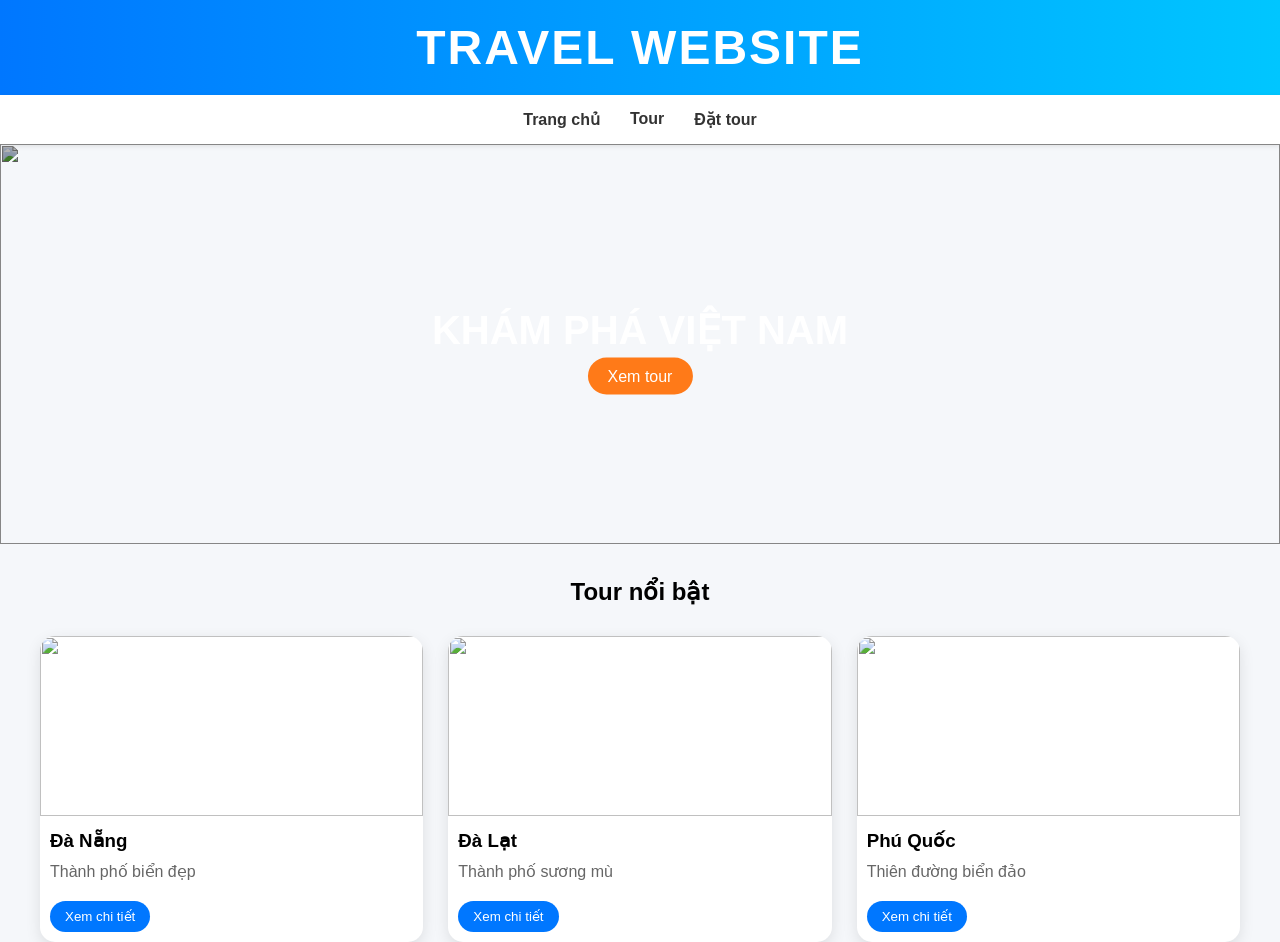
==== index.html @ 598cfe9a "mini project travel website" ====
<!DOCTYPE html>
<html lang="vi">
<head>
    <meta charset="UTF-8">
    <title>Travel Website</title>
    <link rel="stylesheet" href="css/style.css">
</head>
<body>

<header>
    <h1>TRAVEL WEBSITE</h1>
</header>

<nav>
    <a href="index.html">Trang chủ</a>
    <a href="tour.html">Tour</a>
    <a href="booking.html">Đặt tour</a>
</nav>

<div class="banner">
    <img src="https://picsum.photos/1200/400">
    <div class="banner-text">
        <h2>KHÁM PHÁ VIỆT NAM</h2>
        <a href="tour.html" class="btn">Xem tour</a>
    </div>
</div>
<h2 class="title">Tour nổi bật</h2>

<div class="card-container">
    <div class="card">
        <img src="https://picsum.photos/300/200">
        <h3>Đà Nẵng</h3>
        <p>Thành phố biển đẹp</p>
        <button>Xem chi tiết</button>
    </div>

    <div class="card">
        <img src="https://picsum.photos/300/200">
        <h3>Đà Lạt</h3>
        <p>Thành phố sương mù</p>
        <button>Xem chi tiết</button>
    </div>

    <div class="card">
        <img src="https://picsum.photos/300/200">
        <h3>Phú Quốc</h3>
        <p>Thiên đường biển đảo</p>
        <button>Xem chi tiết</button>
    </div>
</div>

</body>
</html>
---- css/style.css ----
/* RESET */
* {
    margin: 0;
    padding: 0;
    box-sizing: border-box;
}

body {
    font-family: 'Segoe UI', sans-serif;
    background: #f5f7fa;
}

/* HEADER */
header {
    background: linear-gradient(90deg, #0077ff, #00c6ff);
    color: white;
    text-align: center;
    padding: 20px;
    font-size: 24px;
    letter-spacing: 2px;
}

/* NAVBAR */
nav {
    display: flex;
    justify-content: center;
    background: white;
    padding: 15px;
    box-shadow: 0 2px 5px rgba(0,0,0,0.1);
}

nav a {
    margin: 0 15px;
    text-decoration: none;
    color: #333;
    font-weight: bold;
    position: relative;
}

/* hover underline animation */
nav a::after {
    content: "";
    position: absolute;
    width: 0%;
    height: 2px;
    background: #0077ff;
    left: 0;
    bottom: -5px;
    transition: 0.3s;
}

nav a:hover::after {
    width: 100%;
}

/* BANNER */
.banner {
    position: relative;
    overflow: hidden;
}

.banner img {
    width: 100%;
    height: 400px;
    object-fit: cover;
    filter: brightness(70%);
}

.banner-text {
    position: absolute;
    top: 50%;
    left: 50%;
    transform: translate(-50%, -50%);
    color: white;
    text-align: center;
    animation: fadeIn 2s ease;
}

.banner-text h2 {
    font-size: 40px;
    margin-bottom: 15px;
}

/* BUTTON */
.btn {
    background: #ff7a18;
    color: white;
    padding: 10px 20px;
    border-radius: 25px;
    text-decoration: none;
    transition: 0.3s;
}

.btn:hover {
    background: #ff3d00;
    transform: scale(1.1);
}

/* TITLE */
.title {
    text-align: center;
    margin: 30px 0;
}

/* CARD LAYOUT */
.card-container {
    display: grid;
    grid-template-columns: repeat(auto-fit, minmax(250px, 1fr));
    gap: 25px;
    padding: 0 40px;
}

/* CARD */
.card {
    background: white;
    border-radius: 15px;
    overflow: hidden;
    box-shadow: 0 5px 15px rgba(0,0,0,0.1);
    transition: 0.3s;
}

.card img {
    width: 100%;
    height: 180px;
    object-fit: cover;
}

.card h3 {
    margin: 10px;
}

.card p {
    margin: 0 10px 10px;
    color: #666;
}

/* hover card animation */
.card:hover {
    transform: translateY(-10px);
    box-shadow: 0 10px 25px rgba(0,0,0,0.2);
}

/* BUTTON */
button {
    margin: 10px;
    padding: 8px 15px;
    border: none;
    border-radius: 20px;
    background: #0077ff;
    color: white;
    cursor: pointer;
    transition: 0.3s;
}

button:hover {
    background: #0056cc;
    transform: scale(1.05);
}

/* FORM */
form {
    width: 350px;
    margin: 30px auto;
    background: white;
    padding: 20px;
    border-radius: 10px;
    box-shadow: 0 5px 15px rgba(0,0,0,0.1);
}

form input, form select, form textarea {
    width: 100%;
    padding: 10px;
    margin: 10px 0;
    border-radius: 5px;
    border: 1px solid #ccc;
}

/* ANIMATION */
@keyframes fadeIn {
    from {opacity: 0; transform: translate(-50%, -60%);}
    to {opacity: 1; transform: translate(-50%, -50%);}
}
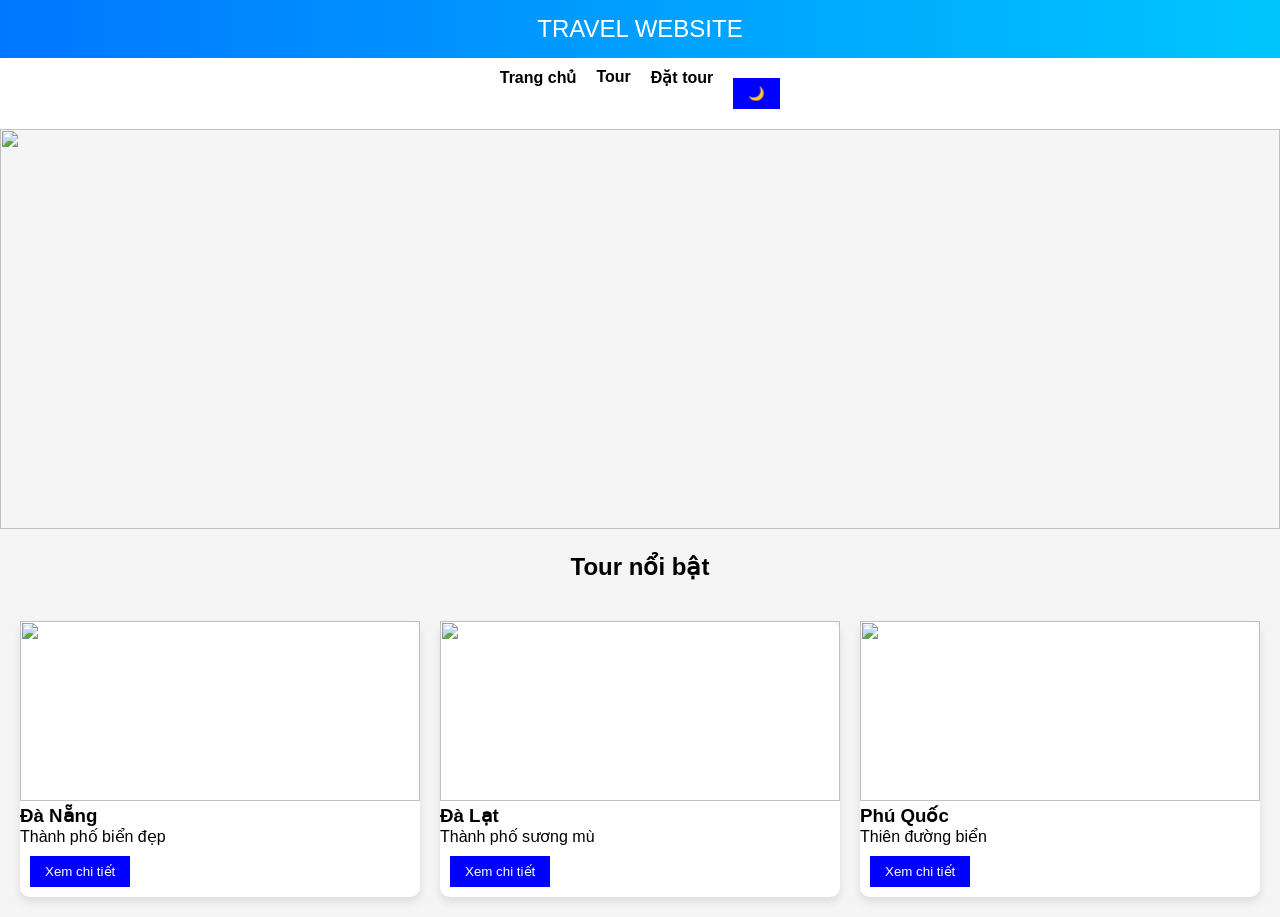
==== commit 624869ae: "level 2 travel website" ====
--- a/index.html
+++ b/index.html
@@ -1,53 +1,63 @@
 <!DOCTYPE html>
 <html lang="vi">
 <head>
-    <meta charset="UTF-8">
-    <title>Travel Website</title>
-    <link rel="stylesheet" href="css/style.css">
+<meta charset="UTF-8">
+<title>Travel Website</title>
+<link rel="stylesheet" href="css/style.css">
 </head>
+
 <body>
 
-<header>
-    <h1>TRAVEL WEBSITE</h1>
-</header>
+<header>TRAVEL WEBSITE</header>
 
 <nav>
     <a href="index.html">Trang chủ</a>
     <a href="tour.html">Tour</a>
     <a href="booking.html">Đặt tour</a>
+    <button onclick="toggleDark()">🌙</button>
 </nav>
 
-<div class="banner">
-    <img src="https://picsum.photos/1200/400">
-    <div class="banner-text">
-        <h2>KHÁM PHÁ VIỆT NAM</h2>
-        <a href="tour.html" class="btn">Xem tour</a>
-    </div>
+<!-- SLIDER -->
+<div class="slider">
+    <img id="slide" src="https://images.unsplash.com/photo-1583417319070-4a69db38a482">
 </div>
+
 <h2 class="title">Tour nổi bật</h2>
 
 <div class="card-container">
+
     <div class="card">
-        <img src="https://picsum.photos/300/200">
+        <img src="https://images.unsplash.com/photo-1583417319070-4a69db38a482">
         <h3>Đà Nẵng</h3>
         <p>Thành phố biển đẹp</p>
-        <button>Xem chi tiết</button>
+        <button onclick="chonTour('Đà Nẵng')">Xem chi tiết</button>
     </div>
 
     <div class="card">
-        <img src="https://picsum.photos/300/200">
+        <img src="https://images.unsplash.com/photo-1597047084897-51e81819a499">
         <h3>Đà Lạt</h3>
         <p>Thành phố sương mù</p>
-        <button>Xem chi tiết</button>
+        <button onclick="chonTour('Đà Lạt')">Xem chi tiết</button>
     </div>
 
     <div class="card">
-        <img src="https://picsum.photos/300/200">
+        <img src="https://images.unsplash.com/photo-1573843981267-be1999ff37cd">
         <h3>Phú Quốc</h3>
-        <p>Thiên đường biển đảo</p>
-        <button>Xem chi tiết</button>
+        <p>Thiên đường biển</p>
+        <button onclick="chonTour('Phú Quốc')">Xem chi tiết</button>
+    </div>
+
+</div>
+
+<!-- POPUP -->
+<div id="popup" class="popup">
+    <div class="popup-content">
+        <p id="popup-text"></p>
+        <button onclick="dongPopup()">Đóng</button>
     </div>
 </div>
 
+<script src="js/script.js"></script>
+
 </body>
 </html>
--- a/css/style.css
+++ b/css/style.css
@@ -1,182 +1,105 @@
-/* RESET */
-* {
-    margin: 0;
-    padding: 0;
-    box-sizing: border-box;
+*{margin:0;padding:0;box-sizing:border-box;}
+
+body{font-family:Arial;background:#f5f5f5;}
+
+header{
+background:linear-gradient(90deg,#0077ff,#00c6ff);
+color:white;
+text-align:center;
+padding:15px;
+font-size:24px;
 }
 
-body {
-    font-family: 'Segoe UI', sans-serif;
-    background: #f5f7fa;
+nav{
+display:flex;
+justify-content:center;
+background:white;
+padding:10px;
 }
 
-/* HEADER */
-header {
-    background: linear-gradient(90deg, #0077ff, #00c6ff);
-    color: white;
-    text-align: center;
-    padding: 20px;
-    font-size: 24px;
-    letter-spacing: 2px;
+nav a{
+margin:0 10px;
+text-decoration:none;
+color:black;
+font-weight:bold;
 }
 
-/* NAVBAR */
-nav {
-    display: flex;
-    justify-content: center;
-    background: white;
-    padding: 15px;
-    box-shadow: 0 2px 5px rgba(0,0,0,0.1);
+nav a:hover{color:red;}
+
+.slider img{
+width:100%;
+height:400px;
+object-fit:cover;
 }
 
-nav a {
-    margin: 0 15px;
-    text-decoration: none;
-    color: #333;
-    font-weight: bold;
-    position: relative;
+.title{text-align:center;margin:20px;}
+
+.card-container{
+display:grid;
+grid-template-columns:repeat(auto-fit,minmax(250px,1fr));
+gap:20px;
+padding:20px;
 }
 
-/* hover underline animation */
-nav a::after {
-    content: "";
-    position: absolute;
-    width: 0%;
-    height: 2px;
-    background: #0077ff;
-    left: 0;
-    bottom: -5px;
-    transition: 0.3s;
+.card{
+background:white;
+border-radius:10px;
+box-shadow:0 5px 10px rgba(0,0,0,0.1);
+transition:0.3s;
 }
 
-nav a:hover::after {
-    width: 100%;
+.card img{
+width:100%;
+height:180px;
+object-fit:cover;
 }
 
-/* BANNER */
-.banner {
-    position: relative;
-    overflow: hidden;
+.card:hover{
+transform:translateY(-10px);
 }
 
-.banner img {
-    width: 100%;
-    height: 400px;
-    object-fit: cover;
-    filter: brightness(70%);
+button{
+margin:10px;
+padding:8px 15px;
+background:blue;
+color:white;
+border:none;
+cursor:pointer;
 }
 
-.banner-text {
-    position: absolute;
-    top: 50%;
-    left: 50%;
-    transform: translate(-50%, -50%);
-    color: white;
-    text-align: center;
-    animation: fadeIn 2s ease;
+button:hover{background:darkblue;}
+
+form{
+width:300px;
+margin:30px auto;
+background:white;
+padding:20px;
+border-radius:10px;
 }
 
-.banner-text h2 {
-    font-size: 40px;
-    margin-bottom: 15px;
+form input,form select,form textarea{
+width:100%;
+margin:10px 0;
+padding:8px;
 }
 
-/* BUTTON */
-.btn {
-    background: #ff7a18;
-    color: white;
-    padding: 10px 20px;
-    border-radius: 25px;
-    text-decoration: none;
-    transition: 0.3s;
+/* popup */
+.popup{
+display:none;
+position:fixed;
+top:0;left:0;
+width:100%;height:100%;
+background:rgba(0,0,0,0.5);
 }
 
-.btn:hover {
-    background: #ff3d00;
-    transform: scale(1.1);
+.popup-content{
+background:white;
+padding:20px;
+margin:15% auto;
+width:300px;
+text-align:center;
 }
 
-/* TITLE */
-.title {
-    text-align: center;
-    margin: 30px 0;
-}
-
-/* CARD LAYOUT */
-.card-container {
-    display: grid;
-    grid-template-columns: repeat(auto-fit, minmax(250px, 1fr));
-    gap: 25px;
-    padding: 0 40px;
-}
-
-/* CARD */
-.card {
-    background: white;
-    border-radius: 15px;
-    overflow: hidden;
-    box-shadow: 0 5px 15px rgba(0,0,0,0.1);
-    transition: 0.3s;
-}
-
-.card img {
-    width: 100%;
-    height: 180px;
-    object-fit: cover;
-}
-
-.card h3 {
-    margin: 10px;
-}
-
-.card p {
-    margin: 0 10px 10px;
-    color: #666;
-}
-
-/* hover card animation */
-.card:hover {
-    transform: translateY(-10px);
-    box-shadow: 0 10px 25px rgba(0,0,0,0.2);
-}
-
-/* BUTTON */
-button {
-    margin: 10px;
-    padding: 8px 15px;
-    border: none;
-    border-radius: 20px;
-    background: #0077ff;
-    color: white;
-    cursor: pointer;
-    transition: 0.3s;
-}
-
-button:hover {
-    background: #0056cc;
-    transform: scale(1.05);
-}
-
-/* FORM */
-form {
-    width: 350px;
-    margin: 30px auto;
-    background: white;
-    padding: 20px;
-    border-radius: 10px;
-    box-shadow: 0 5px 15px rgba(0,0,0,0.1);
-}
-
-form input, form select, form textarea {
-    width: 100%;
-    padding: 10px;
-    margin: 10px 0;
-    border-radius: 5px;
-    border: 1px solid #ccc;
-}
-
-/* ANIMATION */
-@keyframes fadeIn {
-    from {opacity: 0; transform: translate(-50%, -60%);}
-    to {opacity: 1; transform: translate(-50%, -50%);}
-}+/* dark mode */
+.dark{background:#111;color:white;}
+.dark .card{background:#222;}
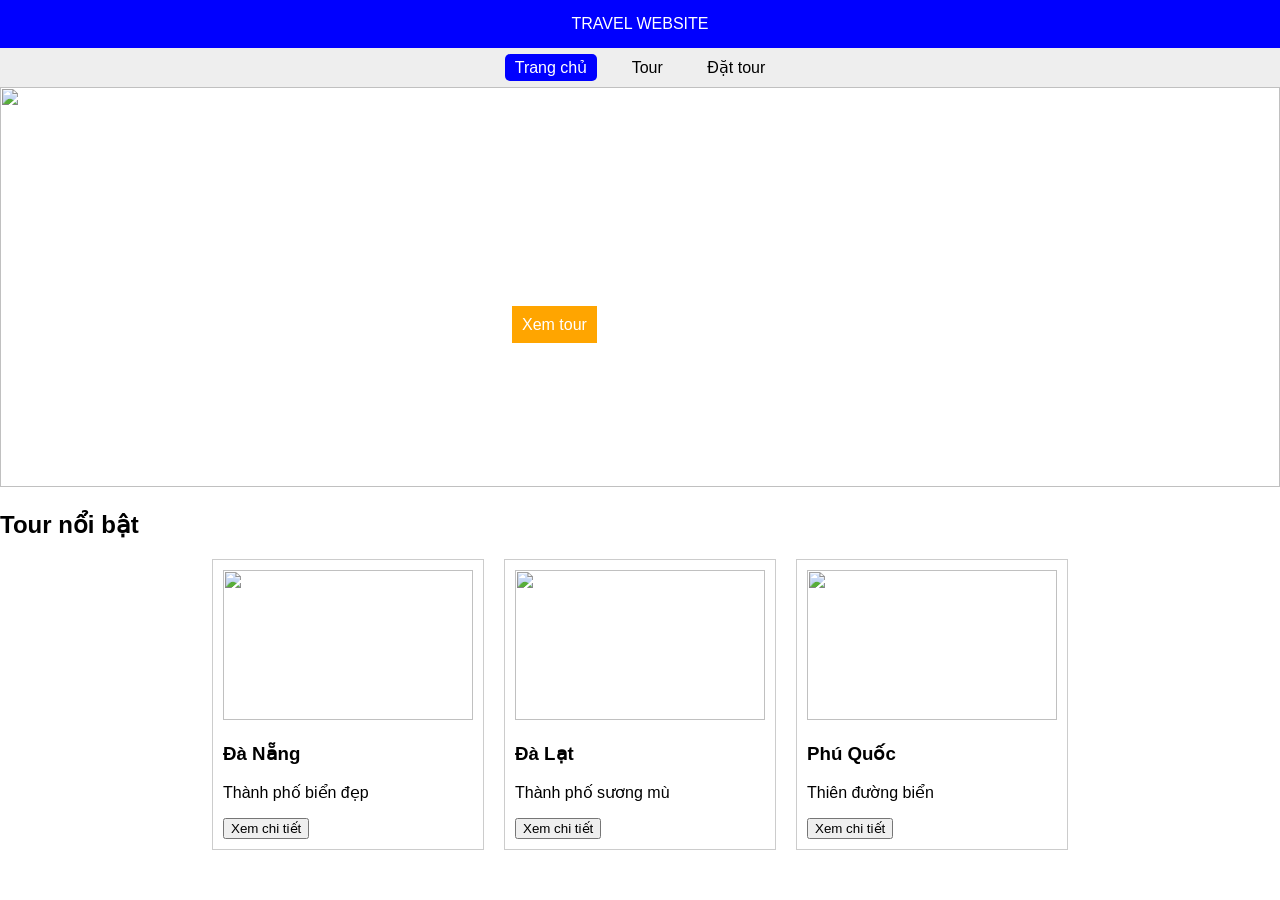
==== commit 8725f149: "level 1 travel website final" ====
--- a/index.html
+++ b/index.html
@@ -2,7 +2,7 @@
 <html lang="vi">
 <head>
 <meta charset="UTF-8">
-<title>Travel Website</title>
+<title>Trang chủ</title>
 <link rel="stylesheet" href="css/style.css">
 </head>
 
@@ -11,15 +11,18 @@
 <header>TRAVEL WEBSITE</header>
 
 <nav>
-    <a href="index.html">Trang chủ</a>
+    <a href="index.html" class="active">Trang chủ</a>
     <a href="tour.html">Tour</a>
     <a href="booking.html">Đặt tour</a>
-    <button onclick="toggleDark()">🌙</button>
 </nav>
 
-<!-- SLIDER -->
-<div class="slider">
-    <img id="slide" src="https://images.unsplash.com/photo-1583417319070-4a69db38a482">
+<!-- BANNER -->
+<div class="banner">
+    <img src="https://images.unsplash.com/photo-1583417319070-4a69db38a482">
+    <div class="banner-text">
+        <h2>KHÁM PHÁ VIỆT NAM</h2>
+        <a href="tour.html" class="btn">Xem tour</a>
+    </div>
 </div>
 
 <h2 class="title">Tour nổi bật</h2>
@@ -30,34 +33,24 @@
         <img src="https://images.unsplash.com/photo-1583417319070-4a69db38a482">
         <h3>Đà Nẵng</h3>
         <p>Thành phố biển đẹp</p>
-        <button onclick="chonTour('Đà Nẵng')">Xem chi tiết</button>
+        <button>Xem chi tiết</button>
     </div>
 
     <div class="card">
         <img src="https://images.unsplash.com/photo-1597047084897-51e81819a499">
         <h3>Đà Lạt</h3>
         <p>Thành phố sương mù</p>
-        <button onclick="chonTour('Đà Lạt')">Xem chi tiết</button>
+        <button>Xem chi tiết</button>
     </div>
 
     <div class="card">
         <img src="https://images.unsplash.com/photo-1573843981267-be1999ff37cd">
         <h3>Phú Quốc</h3>
         <p>Thiên đường biển</p>
-        <button onclick="chonTour('Phú Quốc')">Xem chi tiết</button>
+        <button>Xem chi tiết</button>
     </div>
 
 </div>
 
-<!-- POPUP -->
-<div id="popup" class="popup">
-    <div class="popup-content">
-        <p id="popup-text"></p>
-        <button onclick="dongPopup()">Đóng</button>
-    </div>
-</div>
-
-<script src="js/script.js"></script>
-
 </body>
 </html>
--- a/css/style.css
+++ b/css/style.css
@@ -1,105 +1,96 @@
-*{margin:0;padding:0;box-sizing:border-box;}
-
-body{font-family:Arial;background:#f5f5f5;}
+body{font-family:Arial;margin:0;}
 
 header{
-background:linear-gradient(90deg,#0077ff,#00c6ff);
+background:blue;
 color:white;
 text-align:center;
 padding:15px;
-font-size:24px;
 }
 
+/* MENU */
 nav{
-display:flex;
-justify-content:center;
-background:white;
+text-align:center;
+background:#eee;
 padding:10px;
 }
 
 nav a{
-margin:0 10px;
+margin:10px;
 text-decoration:none;
 color:black;
-font-weight:bold;
+padding:5px 10px;
 }
 
-nav a:hover{color:red;}
+/* hover */
+nav a:hover{
+background:lightblue;
+}
 
-.slider img{
+/* ACTIVE (quan trọng) */
+.active{
+background:blue;
+color:white;
+border-radius:5px;
+}
+
+/* BANNER */
+.banner{
+position:relative;
+}
+
+.banner img{
 width:100%;
 height:400px;
 object-fit:cover;
 }
 
-.title{text-align:center;margin:20px;}
+.banner-text{
+position:absolute;
+top:40%;
+left:40%;
+color:white;
+}
 
+/* BUTTON */
+.btn{
+background:orange;
+padding:10px;
+text-decoration:none;
+color:white;
+}
+
+/* CARD */
 .card-container{
-display:grid;
-grid-template-columns:repeat(auto-fit,minmax(250px,1fr));
+display:flex;
 gap:20px;
-padding:20px;
+justify-content:center;
+margin:20px;
 }
 
 .card{
-background:white;
-border-radius:10px;
-box-shadow:0 5px 10px rgba(0,0,0,0.1);
-transition:0.3s;
+border:1px solid #ccc;
+padding:10px;
+width:250px;
 }
 
 .card img{
 width:100%;
-height:180px;
+height:150px;
 object-fit:cover;
 }
 
 .card:hover{
-transform:translateY(-10px);
+background:#f0f0f0;
 }
 
-button{
-margin:10px;
-padding:8px 15px;
-background:blue;
-color:white;
-border:none;
-cursor:pointer;
-}
-
-button:hover{background:darkblue;}
-
+/* FORM */
 form{
 width:300px;
-margin:30px auto;
-background:white;
-padding:20px;
-border-radius:10px;
+margin:auto;
 }
 
 form input,form select,form textarea{
 width:100%;
 margin:10px 0;
 padding:8px;
-}
-
-/* popup */
-.popup{
-display:none;
-position:fixed;
-top:0;left:0;
-width:100%;height:100%;
-background:rgba(0,0,0,0.5);
-}
-
-.popup-content{
-background:white;
-padding:20px;
-margin:15% auto;
-width:300px;
-text-align:center;
-}
-
-/* dark mode */
-.dark{background:#111;color:white;}
-.dark .card{background:#222;}+}
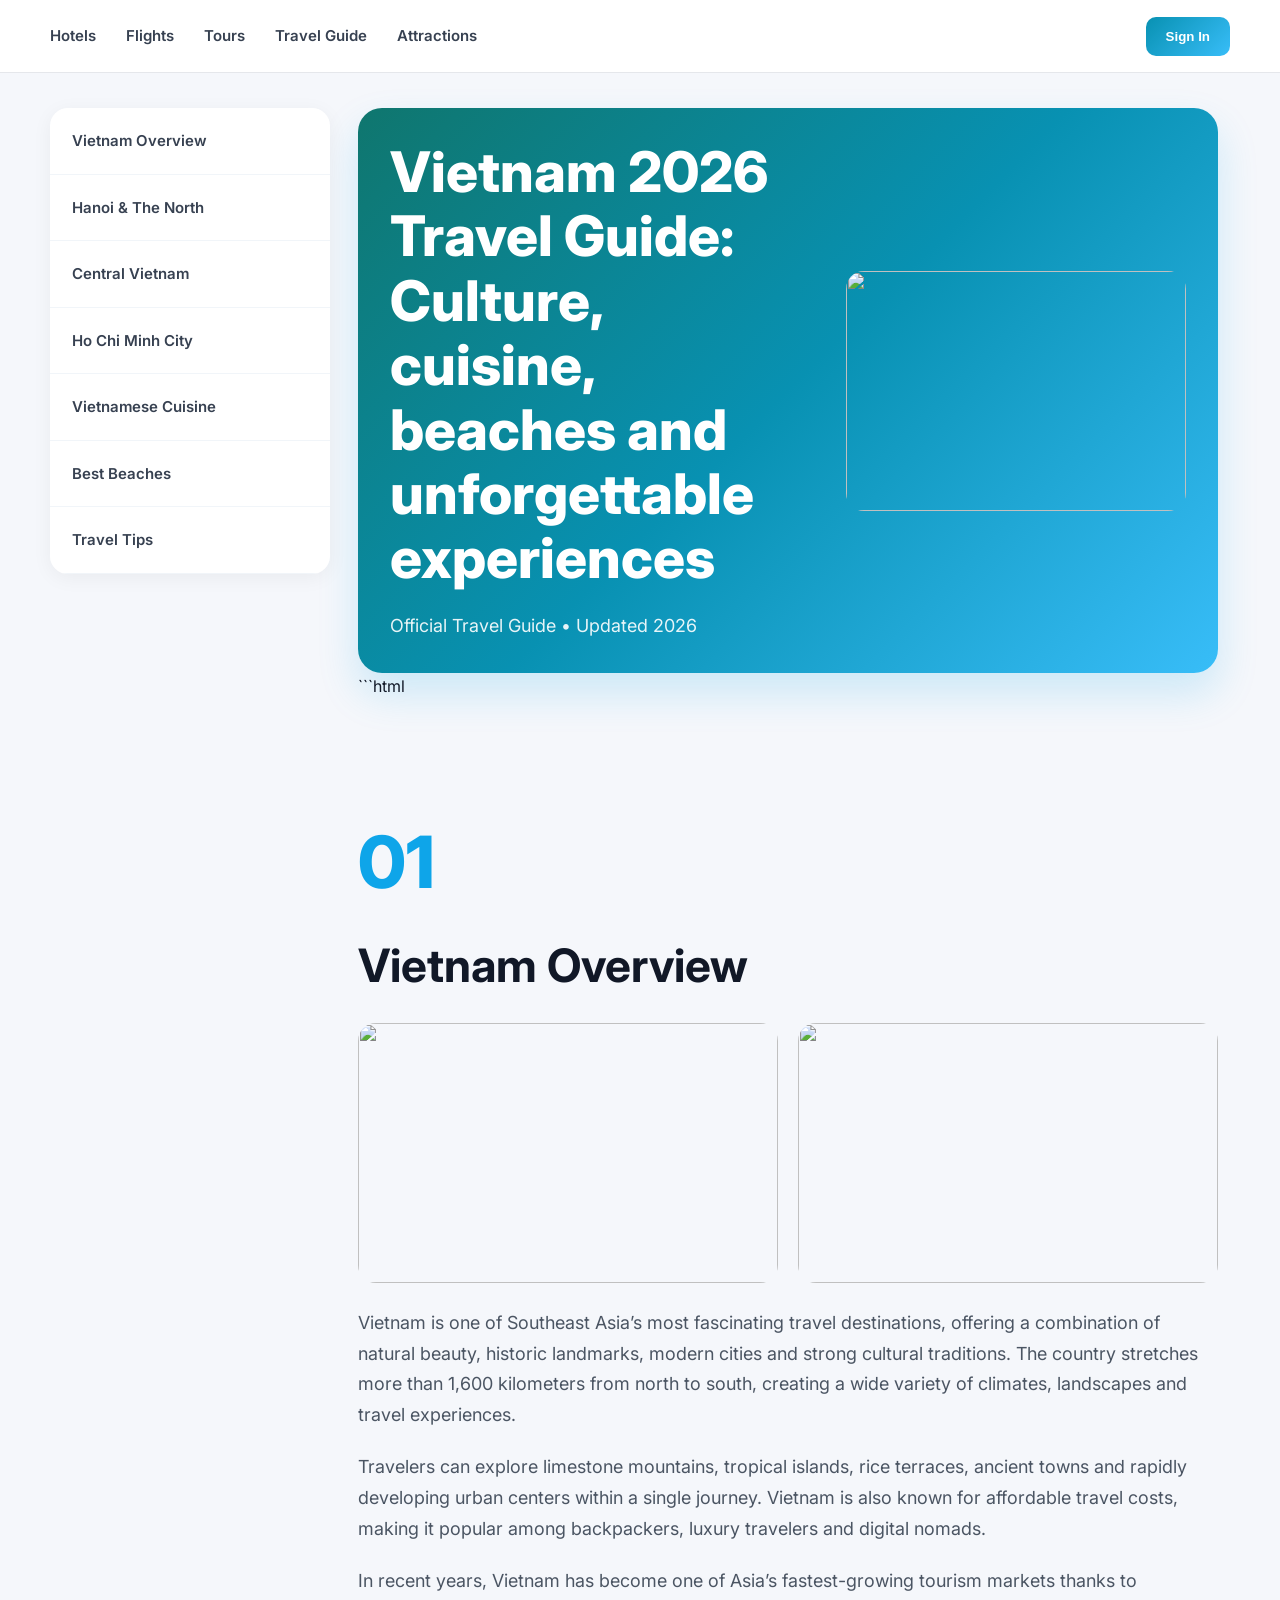
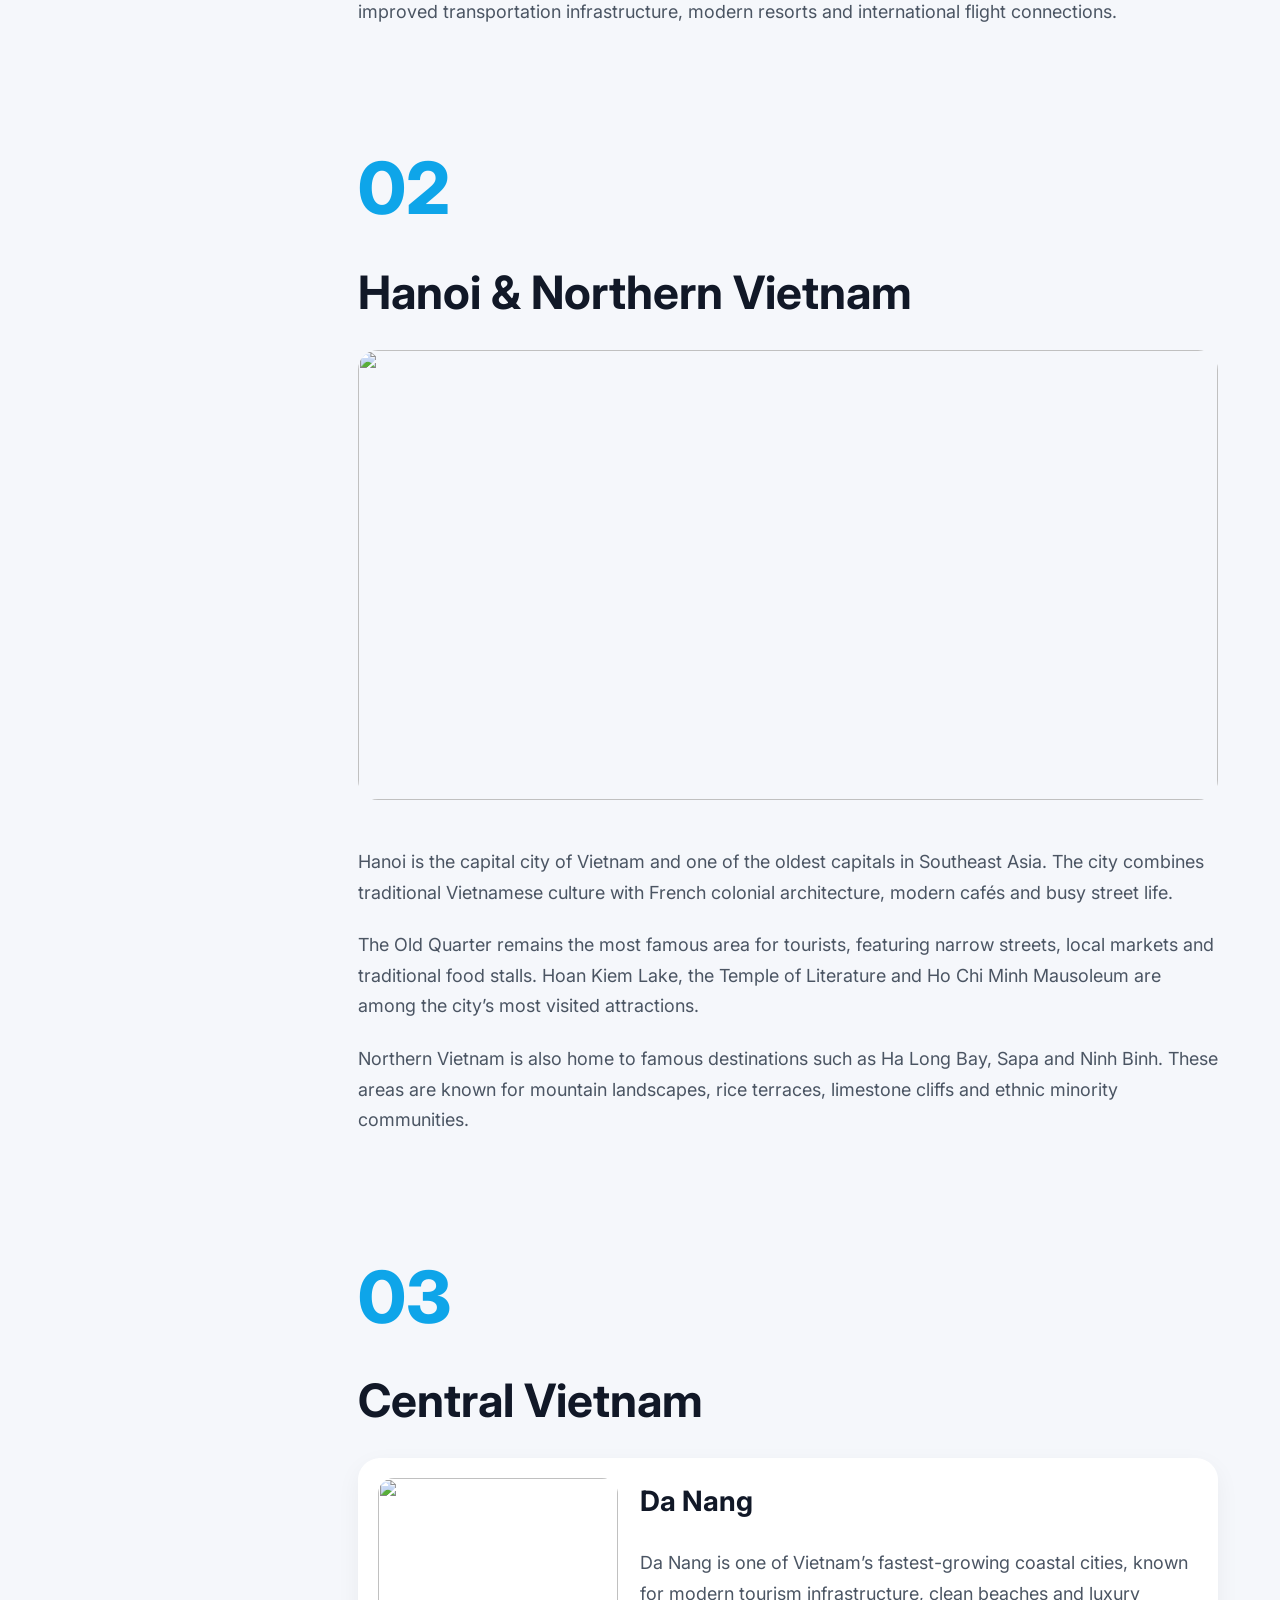
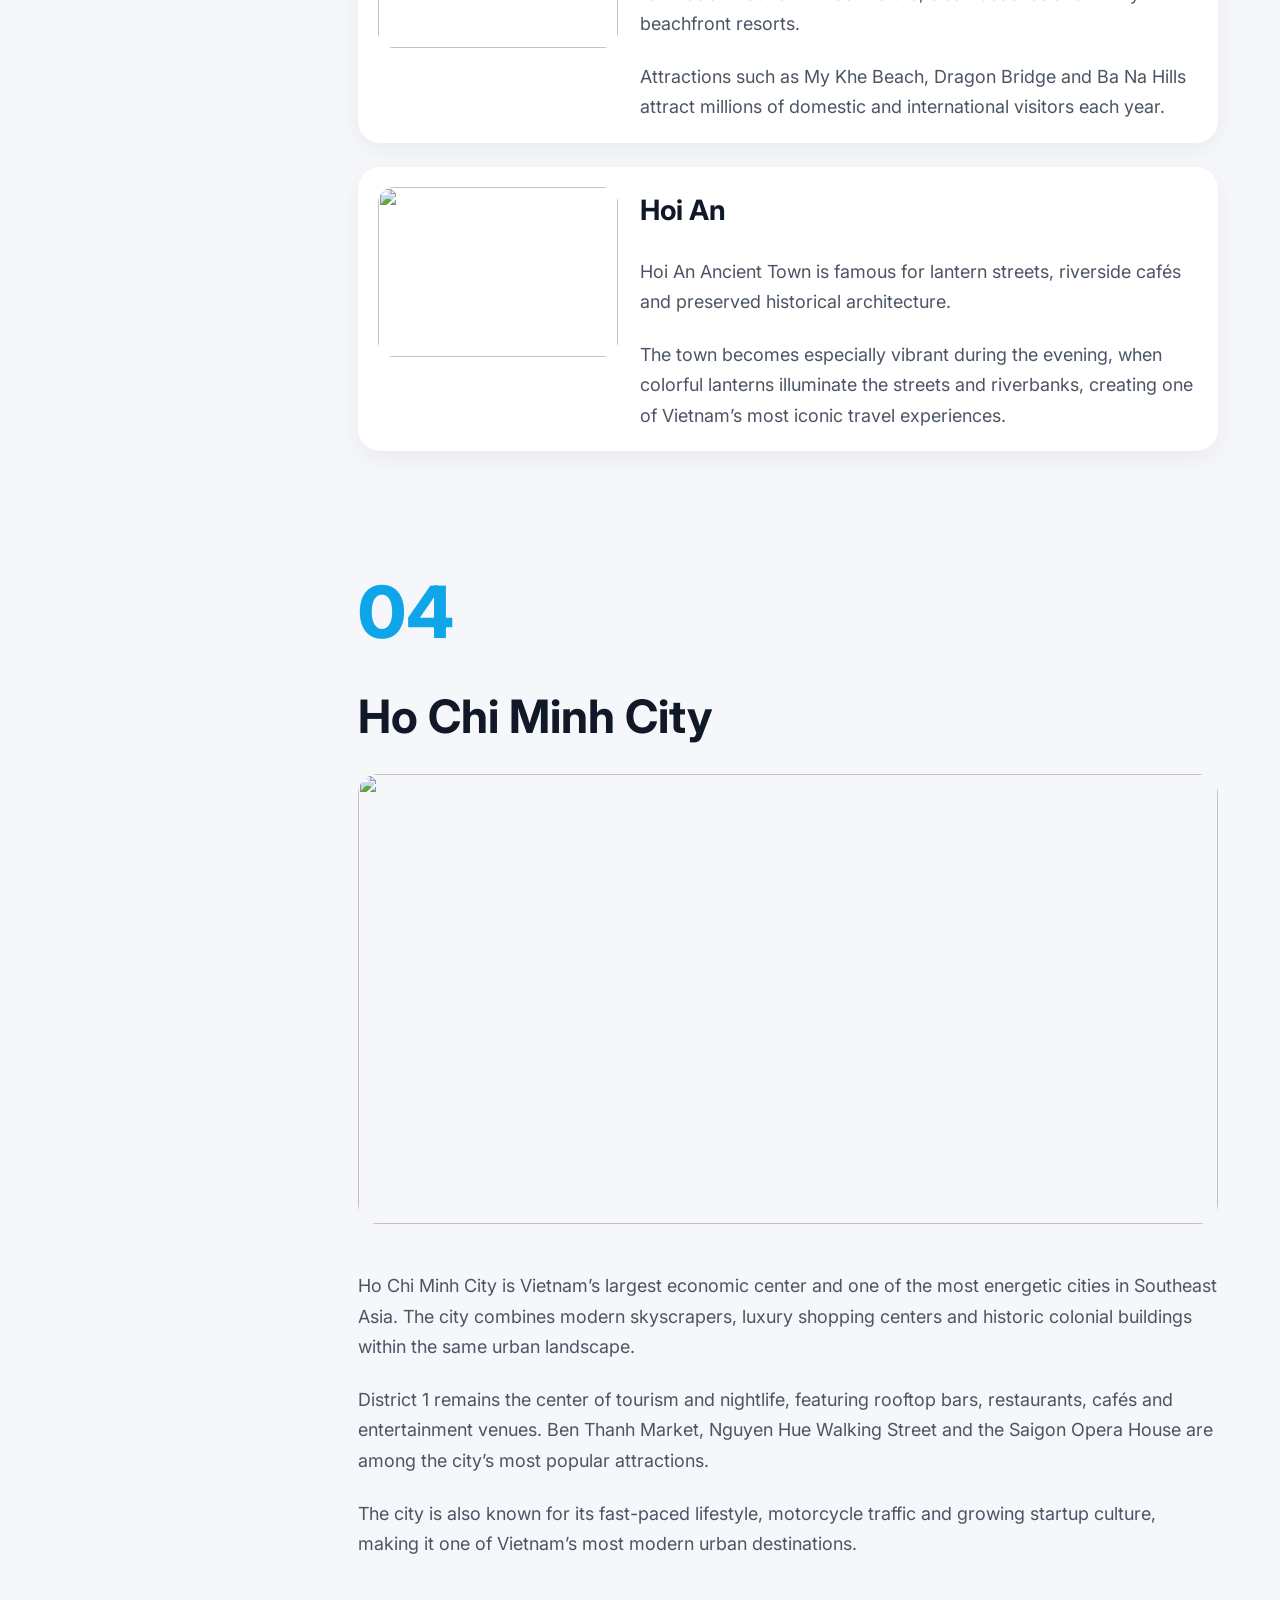
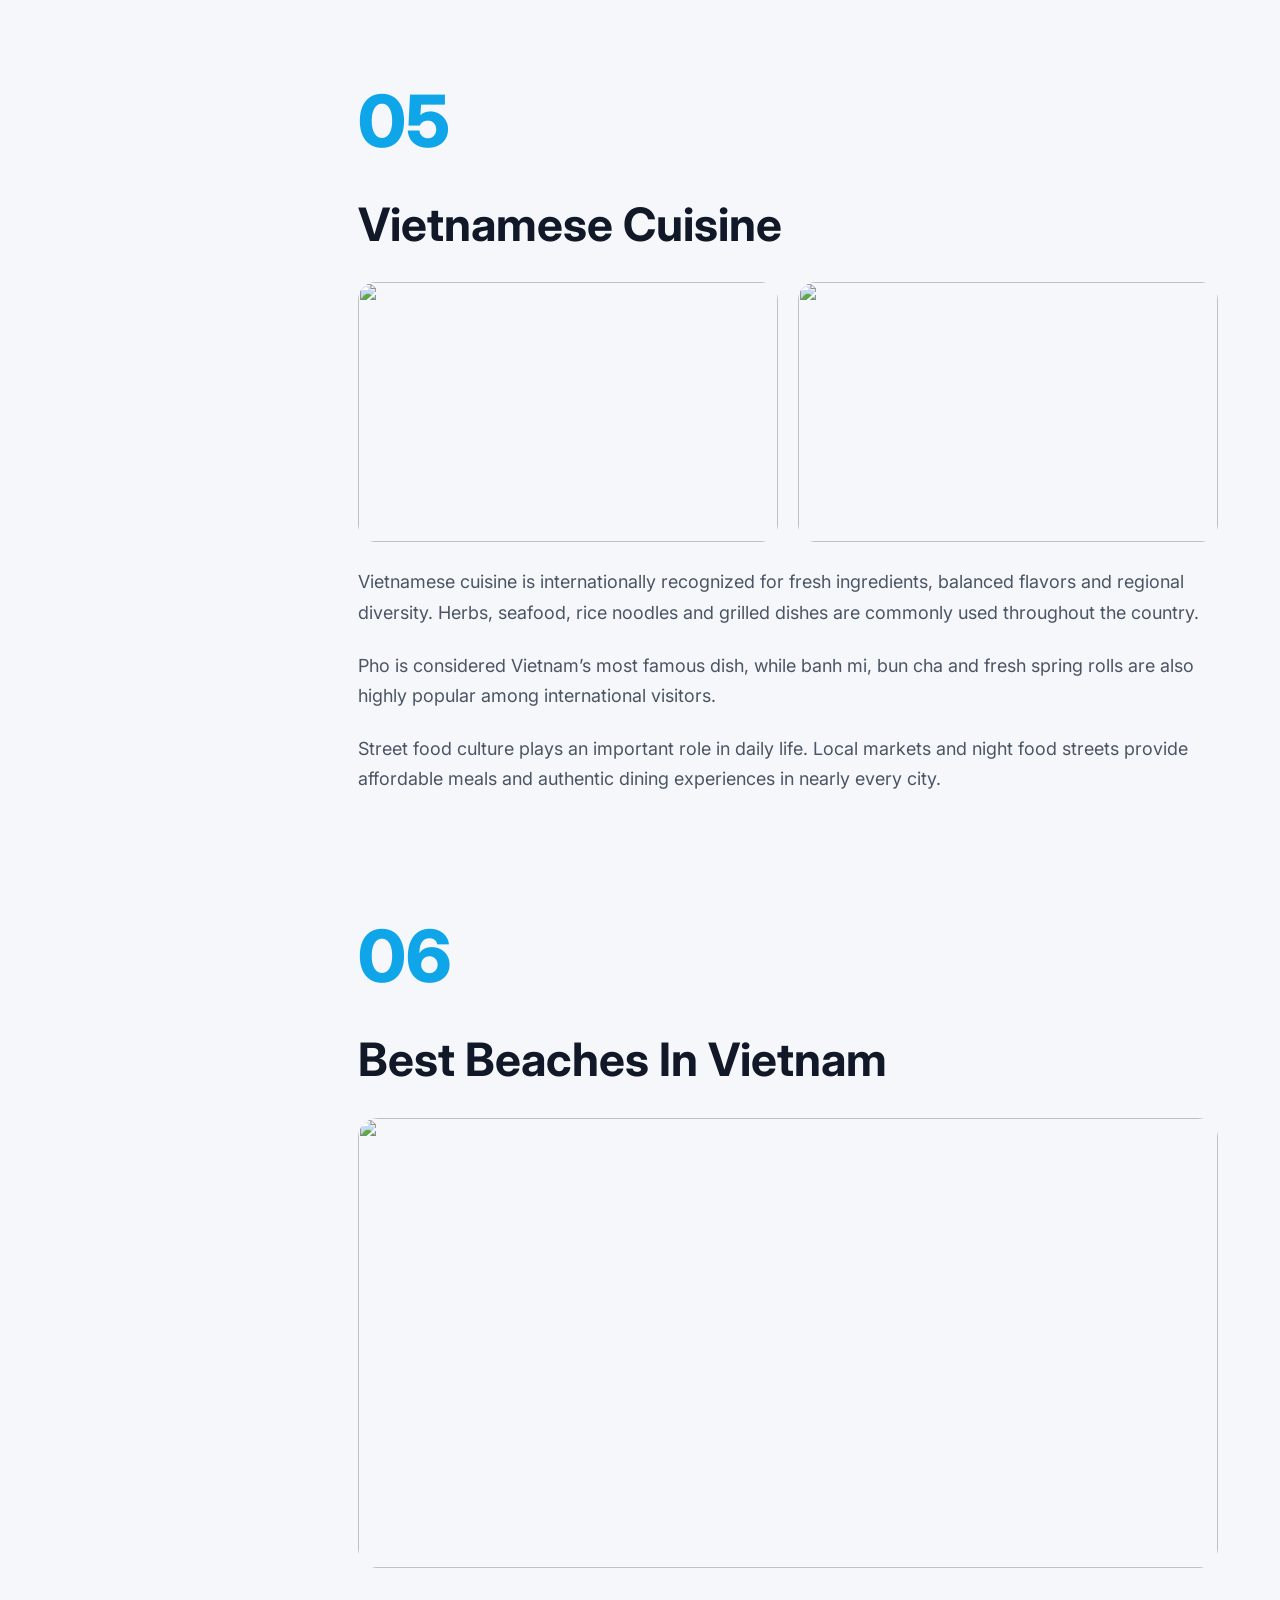
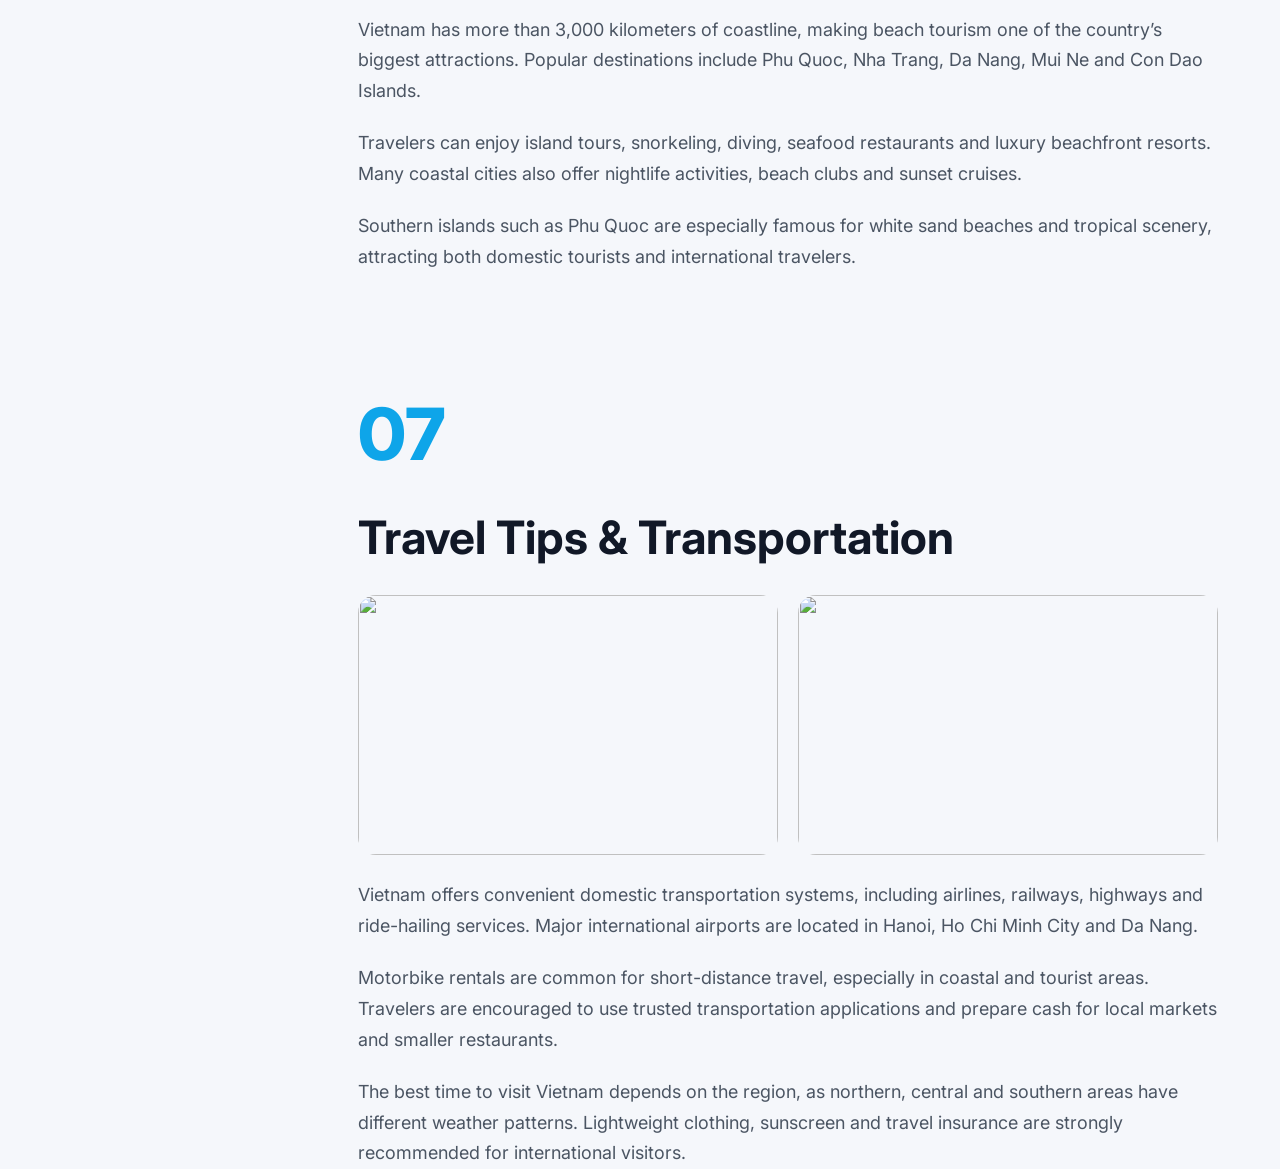
==== commit ecfdb6ed: "fix github pages" ====
--- a/index.html
+++ b/index.html
@@ -1,56 +1,421 @@
 <!DOCTYPE html>
-<html lang="vi">
+<html lang="en">
 <head>
-<meta charset="UTF-8">
-<title>Trang chủ</title>
-<link rel="stylesheet" href="css/style.css">
+  <meta charset="UTF-8">
+  <meta name="viewport" content="width=device-width, initial-scale=1.0">
+
+  <title>Vietnam Travel Guide</title>
+
+  <link rel="stylesheet" href="css/style1.css">
+
+  <link href="https://fonts.googleapis.com/css2?family=Inter:wght@400;500;600;700;800&display=swap" rel="stylesheet">
 </head>
-
 <body>
 
-<header>TRAVEL WEBSITE</header>
-
-<nav>
-    <a href="index.html" class="active">Trang chủ</a>
-    <a href="tour.html">Tour</a>
-    <a href="booking.html">Đặt tour</a>
-</nav>
-
-<!-- BANNER -->
-<div class="banner">
-    <img src="https://images.unsplash.com/photo-1583417319070-4a69db38a482">
-    <div class="banner-text">
-        <h2>KHÁM PHÁ VIỆT NAM</h2>
-        <a href="tour.html" class="btn">Xem tour</a>
+  <!-- HEADER -->
+
+  <header class="header">
+
+    <div class="container nav">
+
+      <div class="menu">
+        <a href="#">Hotels</a>
+        <a href="#">Flights</a>
+        <a href="#">Tours</a>
+        <a href="#">Travel Guide</a>
+        <a href="#">Attractions</a>
+      </div>
+
+      <button class="login-btn">
+        Sign In
+      </button>
+
     </div>
-</div>
-
-<h2 class="title">Tour nổi bật</h2>
-
-<div class="card-container">
-
-    <div class="card">
-        <img src="https://images.unsplash.com/photo-1583417319070-4a69db38a482">
-        <h3>Đà Nẵng</h3>
-        <p>Thành phố biển đẹp</p>
-        <button>Xem chi tiết</button>
+
+  </header>
+
+  <!-- MAIN -->
+
+  <main class="container layout">
+
+    <!-- SIDEBAR -->
+
+    <aside class="sidebar">
+
+      <div class="sidebar-box">
+
+        <a href="#section1">Vietnam Overview</a>
+        <a href="#section2">Hanoi & The North</a>
+        <a href="#section3">Central Vietnam</a>
+        <a href="#section4">Ho Chi Minh City</a>
+        <a href="#section5">Vietnamese Cuisine</a>
+        <a href="#section6">Best Beaches</a>
+        <a href="#section7">Travel Tips</a>
+
+      </div>
+
+    </aside>
+
+    <!-- CONTENT -->
+
+    <section class="content">
+
+      <!-- HERO -->
+
+      <div class="hero-card">
+
+        <div class="hero-text">
+
+          <h1>
+            Vietnam 2026 Travel Guide:
+            Culture, cuisine, beaches
+            and unforgettable experiences
+          </h1>
+
+          <p>
+            Official Travel Guide • Updated 2026
+          </p>
+
+        </div>
+
+        <img
+          src="https://images.unsplash.com/photo-1528127269322-539801943592?q=80&w=1400"
+          alt=""
+        >
+
+      </div>
+
+      <!-- SECTION 1 -->
+
+      ```html
+<!-- ========================= -->
+<!-- SECTION 1 -->
+<!-- ========================= -->
+
+<div class="article-section" id="section1">
+
+  <span class="number">01</span>
+
+  <h2>Vietnam Overview</h2>
+
+  <div class="image-grid">
+
+    <img
+      src="https://images.unsplash.com/photo-1555921015-5532091f6026?q=80&w=1200"
+      alt=""
+    >
+
+    <img
+      src="https://images.unsplash.com/photo-1583417319070-4a69db38a482?q=80&w=1200"
+      alt=""
+    >
+
+  </div>
+
+  <p>
+    Vietnam is one of Southeast Asia’s most fascinating travel destinations,
+    offering a combination of natural beauty, historic landmarks,
+    modern cities and strong cultural traditions.
+    The country stretches more than 1,600 kilometers from north to south,
+    creating a wide variety of climates, landscapes and travel experiences.
+  </p>
+
+  <p>
+    Travelers can explore limestone mountains, tropical islands,
+    rice terraces, ancient towns and rapidly developing urban centers
+    within a single journey.
+    Vietnam is also known for affordable travel costs,
+    making it popular among backpackers, luxury travelers and digital nomads.
+  </p>
+
+  <p>
+    In recent years, Vietnam has become one of Asia’s fastest-growing
+    tourism markets thanks to improved transportation infrastructure,
+    modern resorts and international flight connections.
+  </p>
+
+</div>
+
+<!-- ========================= -->
+<!-- SECTION 2 -->
+<!-- ========================= -->
+
+<div class="article-section" id="section2">
+
+  <span class="number">02</span>
+
+  <h2>Hanoi & Northern Vietnam</h2>
+
+  <img
+    class="full-img"
+    src="https://images.unsplash.com/photo-1509030450996-dd1a26dda07a?q=80&w=1400"
+    alt=""
+  >
+
+  <p>
+    Hanoi is the capital city of Vietnam and one of the oldest capitals
+    in Southeast Asia.
+    The city combines traditional Vietnamese culture with French colonial
+    architecture, modern cafés and busy street life.
+  </p>
+
+  <p>
+    The Old Quarter remains the most famous area for tourists,
+    featuring narrow streets, local markets and traditional food stalls.
+    Hoan Kiem Lake, the Temple of Literature and Ho Chi Minh Mausoleum
+    are among the city’s most visited attractions.
+  </p>
+
+  <p>
+    Northern Vietnam is also home to famous destinations such as
+    Ha Long Bay, Sapa and Ninh Binh.
+    These areas are known for mountain landscapes, rice terraces,
+    limestone cliffs and ethnic minority communities.
+  </p>
+
+</div>
+
+<!-- ========================= -->
+<!-- SECTION 3 -->
+<!-- ========================= -->
+
+<div class="article-section" id="section3">
+
+  <span class="number">03</span>
+
+  <h2>Central Vietnam</h2>
+
+  <div class="city-list">
+
+    <div class="city-card">
+
+      <img
+        src="https://images.unsplash.com/photo-1514282401047-d79a71a590e8?q=80&w=1200"
+        alt=""
+      >
+
+      <div>
+
+        <h3>Da Nang</h3>
+
+        <p>
+          Da Nang is one of Vietnam’s fastest-growing coastal cities,
+          known for modern tourism infrastructure, clean beaches
+          and luxury beachfront resorts.
+        </p>
+
+        <p>
+          Attractions such as My Khe Beach, Dragon Bridge and Ba Na Hills
+          attract millions of domestic and international visitors each year.
+        </p>
+
+      </div>
+
     </div>
 
-    <div class="card">
-        <img src="https://images.unsplash.com/photo-1597047084897-51e81819a499">
-        <h3>Đà Lạt</h3>
-        <p>Thành phố sương mù</p>
-        <button>Xem chi tiết</button>
+    <div class="city-card">
+
+      <img
+        src="https://images.unsplash.com/photo-1559592413-7cec4d0cae2b?q=80&w=1200"
+        alt=""
+      >
+
+      <div>
+
+        <h3>Hoi An</h3>
+
+        <p>
+          Hoi An Ancient Town is famous for lantern streets,
+          riverside cafés and preserved historical architecture.
+        </p>
+
+        <p>
+          The town becomes especially vibrant during the evening,
+          when colorful lanterns illuminate the streets and riverbanks,
+          creating one of Vietnam’s most iconic travel experiences.
+        </p>
+
+      </div>
+
     </div>
 
-    <div class="card">
-        <img src="https://images.unsplash.com/photo-1573843981267-be1999ff37cd">
-        <h3>Phú Quốc</h3>
-        <p>Thiên đường biển</p>
-        <button>Xem chi tiết</button>
-    </div>
-
-</div>
+  </div>
+
+</div>
+
+<!-- ========================= -->
+<!-- SECTION 4 -->
+<!-- ========================= -->
+
+<div class="article-section" id="section4">
+
+  <span class="number">04</span>
+
+  <h2>Ho Chi Minh City</h2>
+
+  <img
+    class="full-img"
+    src="https://images.unsplash.com/photo-1583417319070-4a69db38a482?q=80&w=1400"
+    alt=""
+  >
+
+  <p>
+    Ho Chi Minh City is Vietnam’s largest economic center
+    and one of the most energetic cities in Southeast Asia.
+    The city combines modern skyscrapers, luxury shopping centers
+    and historic colonial buildings within the same urban landscape.
+  </p>
+
+  <p>
+    District 1 remains the center of tourism and nightlife,
+    featuring rooftop bars, restaurants, cafés and entertainment venues.
+    Ben Thanh Market, Nguyen Hue Walking Street and the Saigon Opera House
+    are among the city’s most popular attractions.
+  </p>
+
+  <p>
+    The city is also known for its fast-paced lifestyle,
+    motorcycle traffic and growing startup culture,
+    making it one of Vietnam’s most modern urban destinations.
+  </p>
+
+</div>
+
+<!-- ========================= -->
+<!-- SECTION 5 -->
+<!-- ========================= -->
+
+<div class="article-section" id="section5">
+
+  <span class="number">05</span>
+
+  <h2>Vietnamese Cuisine</h2>
+
+  <div class="image-grid">
+
+    <img
+      src="https://images.unsplash.com/photo-1559314809-0d155014e29e?q=80&w=1200"
+      alt=""
+    >
+
+    <img
+      src="https://images.unsplash.com/photo-1512058564366-18510be2db19?q=80&w=1200"
+      alt=""
+    >
+
+  </div>
+
+  <p>
+    Vietnamese cuisine is internationally recognized for fresh ingredients,
+    balanced flavors and regional diversity.
+    Herbs, seafood, rice noodles and grilled dishes are commonly used
+    throughout the country.
+  </p>
+
+  <p>
+    Pho is considered Vietnam’s most famous dish,
+    while banh mi, bun cha and fresh spring rolls
+    are also highly popular among international visitors.
+  </p>
+
+  <p>
+    Street food culture plays an important role in daily life.
+    Local markets and night food streets provide affordable meals
+    and authentic dining experiences in nearly every city.
+  </p>
+
+</div>
+
+<!-- ========================= -->
+<!-- SECTION 6 -->
+<!-- ========================= -->
+
+<div class="article-section" id="section6">
+
+  <span class="number">06</span>
+
+  <h2>Best Beaches In Vietnam</h2>
+
+  <img
+    class="full-img"
+    src="https://images.unsplash.com/photo-1507525428034-b723cf961d3e?q=80&w=1400"
+    alt=""
+  >
+
+  <p>
+    Vietnam has more than 3,000 kilometers of coastline,
+    making beach tourism one of the country’s biggest attractions.
+    Popular destinations include Phu Quoc, Nha Trang,
+    Da Nang, Mui Ne and Con Dao Islands.
+  </p>
+
+  <p>
+    Travelers can enjoy island tours, snorkeling, diving,
+    seafood restaurants and luxury beachfront resorts.
+    Many coastal cities also offer nightlife activities,
+    beach clubs and sunset cruises.
+  </p>
+
+  <p>
+    Southern islands such as Phu Quoc are especially famous
+    for white sand beaches and tropical scenery,
+    attracting both domestic tourists and international travelers.
+  </p>
+
+</div>
+
+<!-- ========================= -->
+<!-- SECTION 7 -->
+<!-- ========================= -->
+
+<div class="article-section" id="section7">
+
+  <span class="number">07</span>
+
+  <h2>Travel Tips & Transportation</h2>
+
+  <div class="image-grid">
+
+    <img
+      src="https://images.unsplash.com/photo-1527631746610-bca00a040d60?q=80&w=1200"
+      alt=""
+    >
+
+    <img
+      src="https://images.unsplash.com/photo-1526481280695-3c4691b0f136?q=80&w=1200"
+      alt=""
+    >
+
+  </div>
+
+  <p>
+    Vietnam offers convenient domestic transportation systems,
+    including airlines, railways, highways and ride-hailing services.
+    Major international airports are located in Hanoi,
+    Ho Chi Minh City and Da Nang.
+  </p>
+
+  <p>
+    Motorbike rentals are common for short-distance travel,
+    especially in coastal and tourist areas.
+    Travelers are encouraged to use trusted transportation applications
+    and prepare cash for local markets and smaller restaurants.
+  </p>
+
+  <p>
+    The best time to visit Vietnam depends on the region,
+    as northern, central and southern areas have different weather patterns.
+    Lightweight clothing, sunscreen and travel insurance
+    are strongly recommended for international visitors.
+  </p>
+
+</div>
+
+    </section>
+
+  </main>
+
+  <script src="js/jvs1.js"></script>
 
 </body>
 </html>
--- a/css/style1.css
+++ b/css/style1.css
@@ -0,0 +1,447 @@
+*{
+  margin:0;
+  padding:0;
+  box-sizing:border-box;
+}
+
+html{
+  scroll-behavior:smooth;
+}
+
+body{
+  font-family:'Inter',sans-serif;
+  background:#f5f7fb;
+  color:#111827;
+  line-height:1.7;
+}
+
+/* ========================= */
+/* CONTAINER */
+/* ========================= */
+
+.container{
+  width:1180px;
+  max-width:95%;
+  margin:auto;
+}
+
+/* ========================= */
+/* HEADER */
+/* ========================= */
+
+.header{
+  position:sticky;
+  top:0;
+  z-index:1000;
+
+  background:#ffffffee;
+  backdrop-filter:blur(12px);
+
+  border-bottom:1px solid #e5e7eb;
+}
+
+.nav{
+  height:72px;
+
+  display:flex;
+  justify-content:space-between;
+  align-items:center;
+}
+
+.menu{
+  display:flex;
+  gap:30px;
+}
+
+.menu a{
+  text-decoration:none;
+  color:#374151;
+
+  font-weight:600;
+  font-size:15px;
+
+  transition:0.25s;
+}
+
+.menu a:hover{
+  color:#0284c7;
+}
+
+.login-btn{
+  border:none;
+
+  background:
+  linear-gradient(
+    135deg,
+    #0891b2,
+    #38bdf8
+  );
+
+  color:#fff;
+
+  padding:12px 20px;
+
+  border-radius:10px;
+
+  font-weight:600;
+
+  cursor:pointer;
+
+  transition:0.3s;
+}
+
+.login-btn:hover{
+  transform:translateY(-2px);
+}
+
+/* ========================= */
+/* LAYOUT */
+/* ========================= */
+
+.layout{
+  display:flex;
+  gap:28px;
+
+  align-items:flex-start;
+
+  margin-top:35px;
+}
+
+/* ========================= */
+/* SIDEBAR */
+/* ========================= */
+
+.sidebar{
+  width:280px;
+
+  position:sticky;
+  top:100px;
+
+  align-self:flex-start;
+}
+
+.sidebar-box{
+  background:#fff;
+
+  border-radius:18px;
+
+  overflow:hidden;
+
+  box-shadow:
+  0 4px 20px rgba(0,0,0,0.05);
+}
+
+.sidebar-box a{
+  display:block;
+
+  padding:20px 22px;
+
+  text-decoration:none;
+
+  color:#374151;
+
+  font-size:15px;
+  font-weight:600;
+
+  border-bottom:1px solid #f1f5f9;
+
+  transition:0.25s;
+}
+
+.sidebar-box a:hover{
+  background:#f0f9ff;
+  color:#0284c7;
+}
+
+.sidebar-box a.active{
+  background:#e0f2fe;
+  color:#0284c7;
+
+  border-left:4px solid #0284c7;
+}
+
+/* ========================= */
+/* CONTENT */
+/* ========================= */
+
+.content{
+  flex:1;
+  max-width:860px;
+}
+
+/* ========================= */
+/* HERO */
+/* ========================= */
+
+.hero-card{
+
+  background:
+  linear-gradient(
+    135deg,
+    #0f766e 0%,
+    #0891b2 50%,
+    #38bdf8 100%
+  );
+
+  border-radius:24px;
+
+  padding:32px;
+
+  display:flex;
+  justify-content:space-between;
+  align-items:center;
+
+  gap:30px;
+
+  color:#fff;
+
+  box-shadow:
+  0 20px 40px rgba(14,165,233,0.18);
+
+}
+
+.hero-text{
+  flex:1;
+}
+
+.hero-text h1{
+  font-size:56px;
+  line-height:1.15;
+
+  margin-bottom:20px;
+
+  font-weight:800;
+}
+
+.hero-text p{
+  font-size:18px;
+  opacity:0.9;
+}
+
+.hero-card img{
+  width:340px;
+  height:240px;
+
+  object-fit:cover;
+
+  border-radius:18px;
+}
+
+/* ========================= */
+/* ARTICLE SECTION */
+/* ========================= */
+
+.article-section{
+  margin-top:100px;
+}
+
+.number{
+  font-size:72px;
+  font-weight:800;
+
+  color:#0ea5e9;
+}
+
+.article-section h2{
+  font-size:46px;
+
+  line-height:1.2;
+
+  margin:
+  15px 0 30px;
+}
+
+.article-section p{
+  margin-top:22px;
+
+  font-size:18px;
+
+  color:#4b5563;
+}
+
+/* ========================= */
+/* IMAGE GRID */
+/* ========================= */
+
+.image-grid{
+  display:grid;
+
+  grid-template-columns:1fr 1fr;
+
+  gap:20px;
+
+  margin-bottom:25px;
+}
+
+.image-grid img{
+  width:100%;
+  height:260px;
+
+  object-fit:cover;
+
+  border-radius:18px;
+
+  transition:0.35s;
+}
+
+.image-grid img:hover{
+  transform:scale(1.02);
+}
+
+/* ========================= */
+/* FULL IMAGE */
+/* ========================= */
+
+.full-img{
+  width:100%;
+  height:450px;
+
+  object-fit:cover;
+
+  border-radius:20px;
+
+  margin-bottom:25px;
+
+  transition:0.35s;
+}
+
+.full-img:hover{
+  transform:scale(1.02);
+}
+
+/* ========================= */
+/* CITY LIST */
+/* ========================= */
+
+.city-list{
+  display:flex;
+  flex-direction:column;
+
+  gap:24px;
+}
+
+.city-card{
+  background:#fff;
+
+  border-radius:22px;
+
+  overflow:hidden;
+
+  display:flex;
+  gap:22px;
+
+  padding:20px;
+
+  box-shadow:
+  0 8px 25px rgba(0,0,0,0.05);
+
+  transition:0.3s;
+}
+
+.city-card:hover{
+  transform:translateY(-4px);
+}
+
+.city-card img{
+  width:240px;
+  height:170px;
+
+  object-fit:cover;
+
+  border-radius:16px;
+}
+
+.city-card h3{
+  font-size:28px;
+
+  margin-bottom:12px;
+}
+
+/* ========================= */
+/* ANIMATION */
+/* ========================= */
+
+.hidden{
+  opacity:0;
+
+  transform:
+  translateY(50px);
+
+  transition:0.8s;
+}
+
+.show{
+  opacity:1;
+
+  transform:
+  translateY(0);
+}
+
+/* ========================= */
+/* SCROLLBAR */
+/* ========================= */
+
+::-webkit-scrollbar{
+  width:10px;
+}
+
+::-webkit-scrollbar-thumb{
+  background:#cbd5e1;
+  border-radius:999px;
+}
+
+/* ========================= */
+/* MOBILE */
+/* ========================= */
+
+@media(max-width:960px){
+
+  .layout{
+    flex-direction:column;
+  }
+
+  .sidebar{
+    width:100%;
+
+    position:relative;
+    top:0;
+  }
+
+  .content{
+    max-width:100%;
+  }
+
+  .hero-card{
+    flex-direction:column;
+  }
+
+  .hero-card img{
+    width:100%;
+    height:240px;
+  }
+
+  .hero-text h1{
+    font-size:38px;
+  }
+
+  .article-section h2{
+    font-size:34px;
+  }
+
+  .image-grid{
+    grid-template-columns:1fr;
+  }
+
+  .city-card{
+    flex-direction:column;
+  }
+
+  .city-card img{
+    width:100%;
+  }
+
+  .menu{
+    display:none;
+  }
+
+}
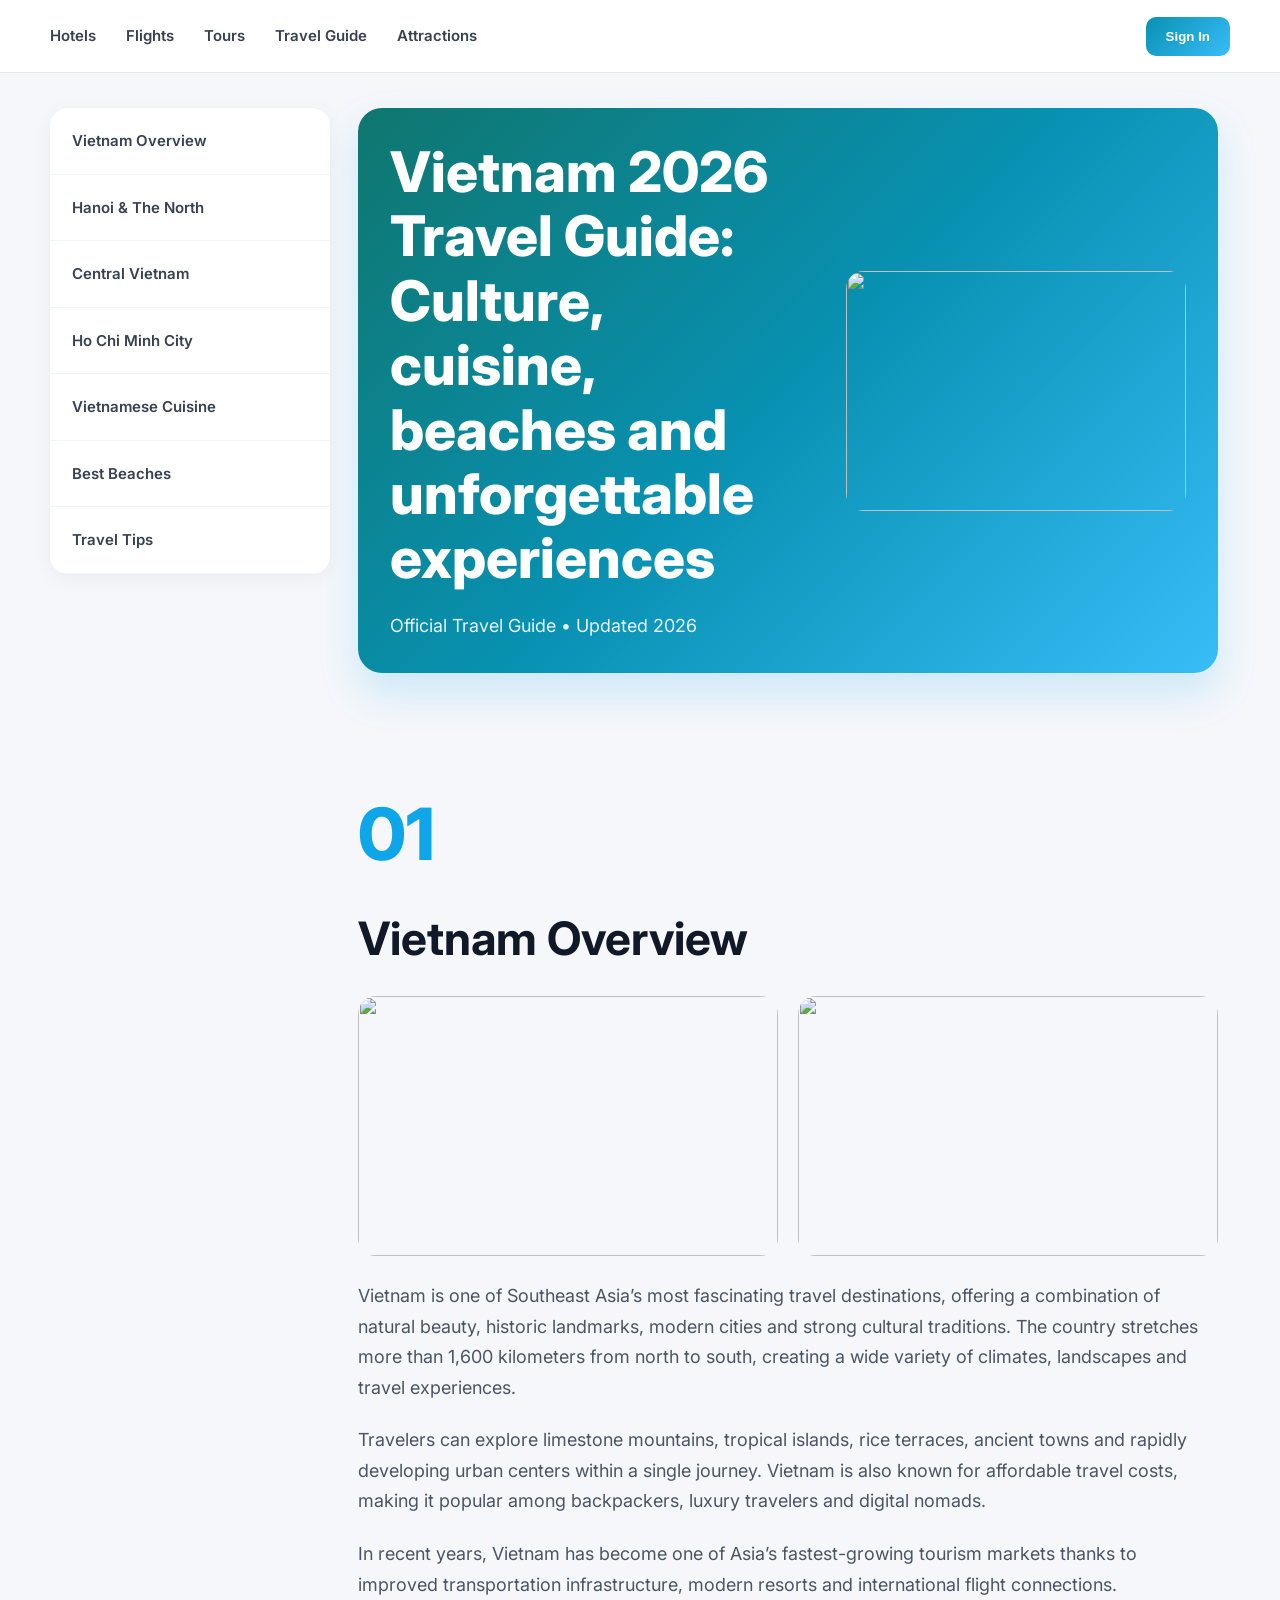
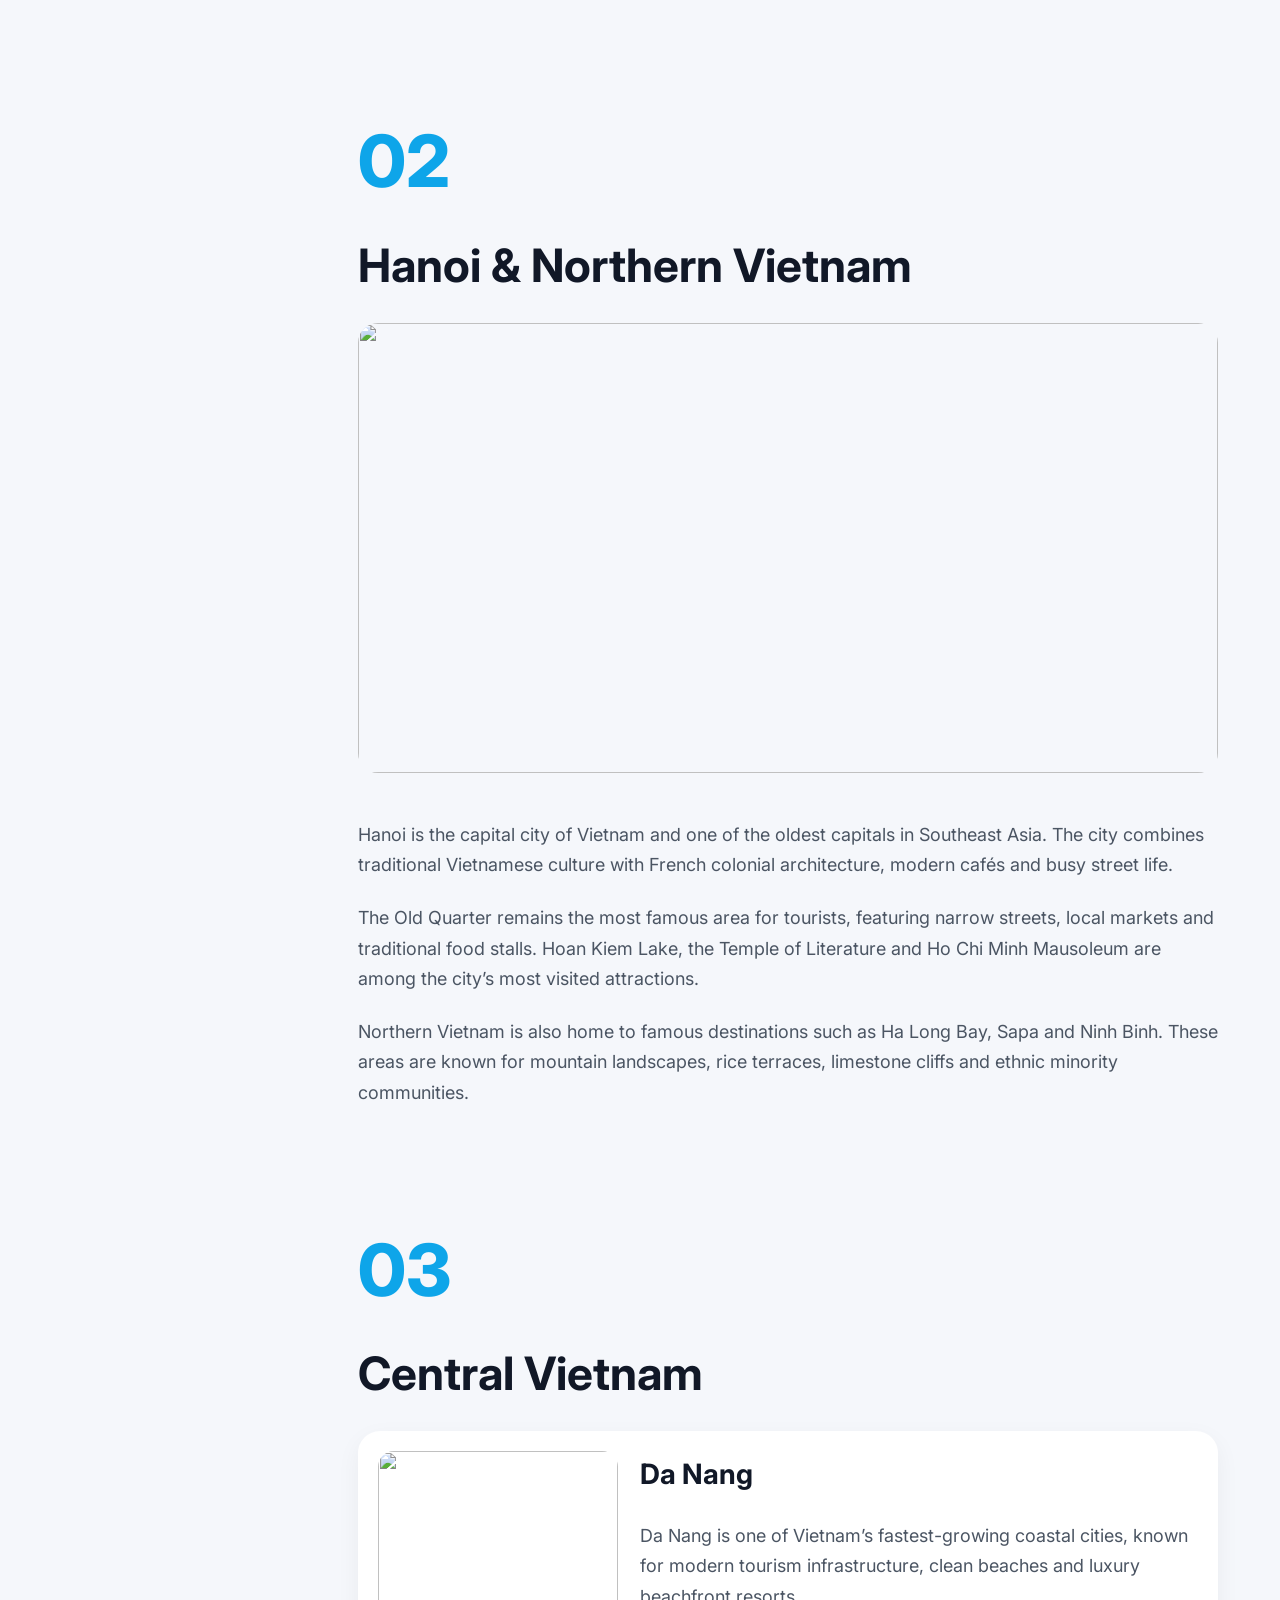
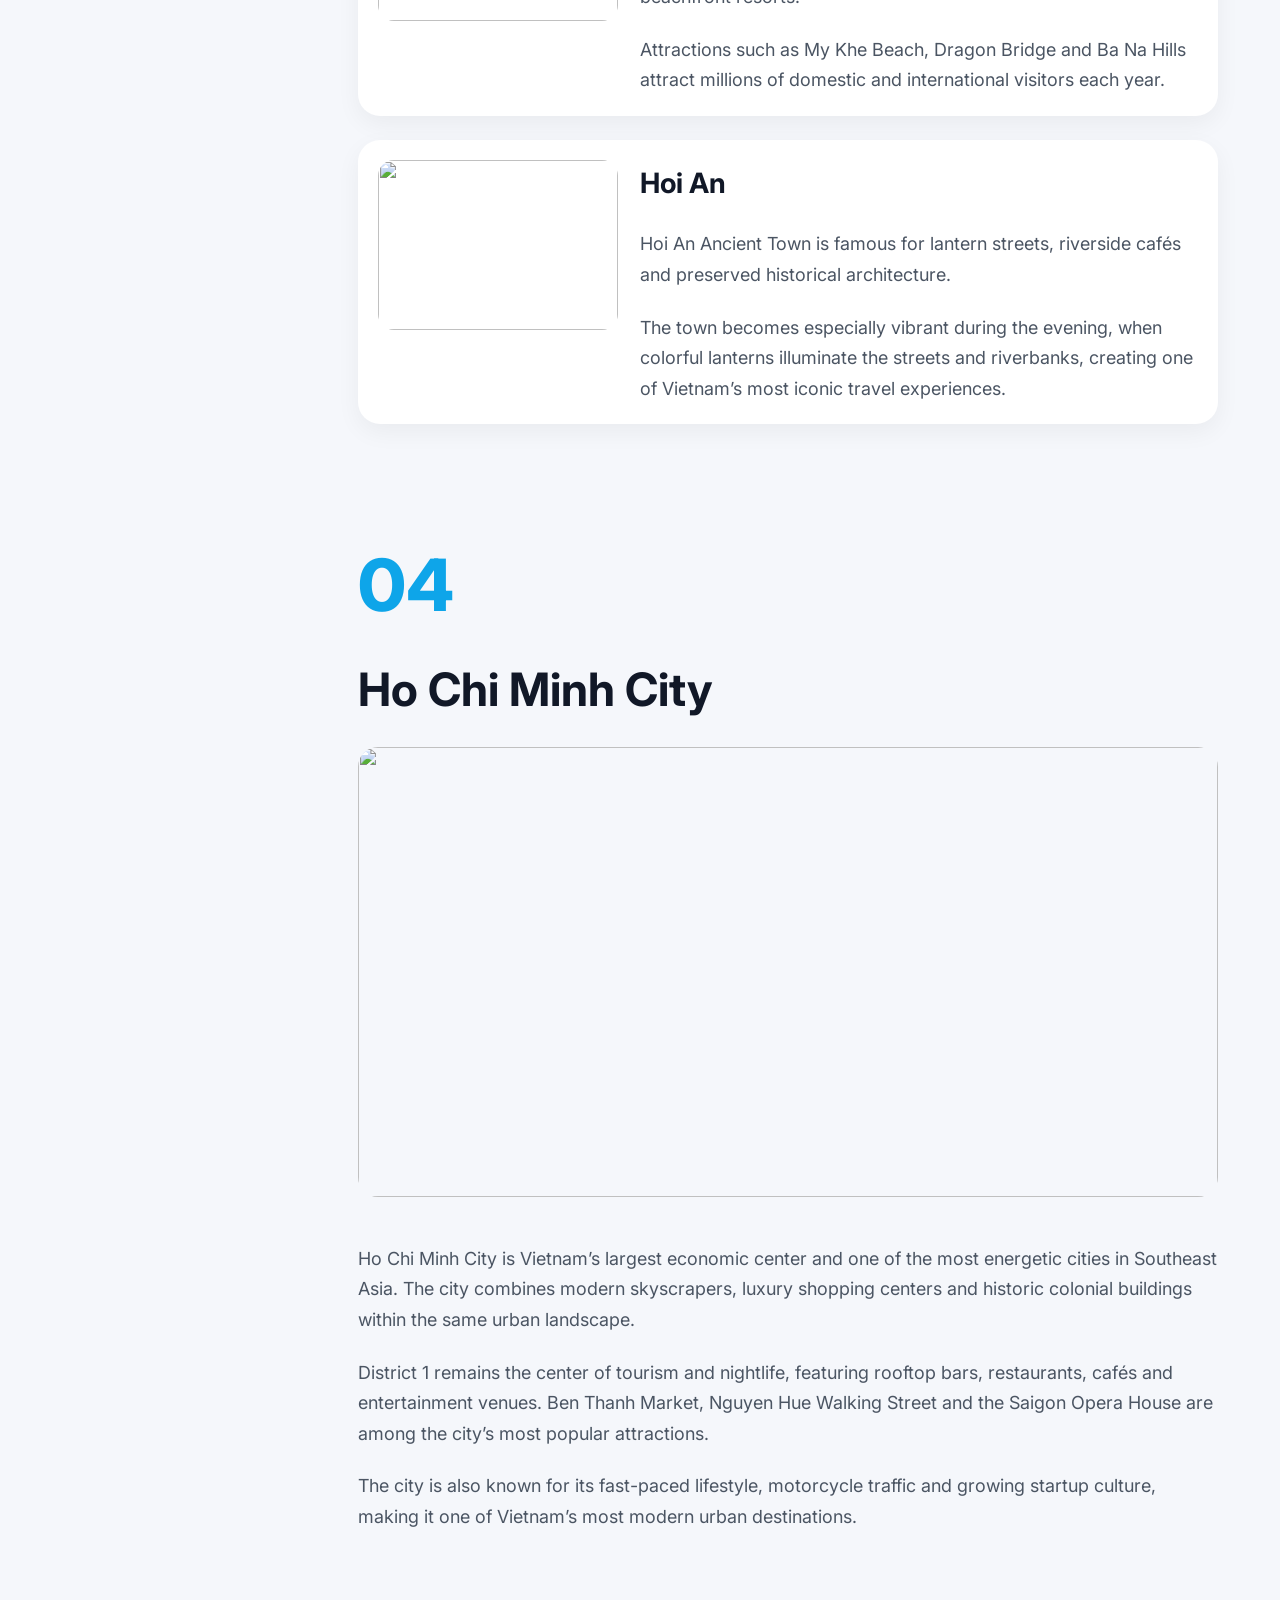
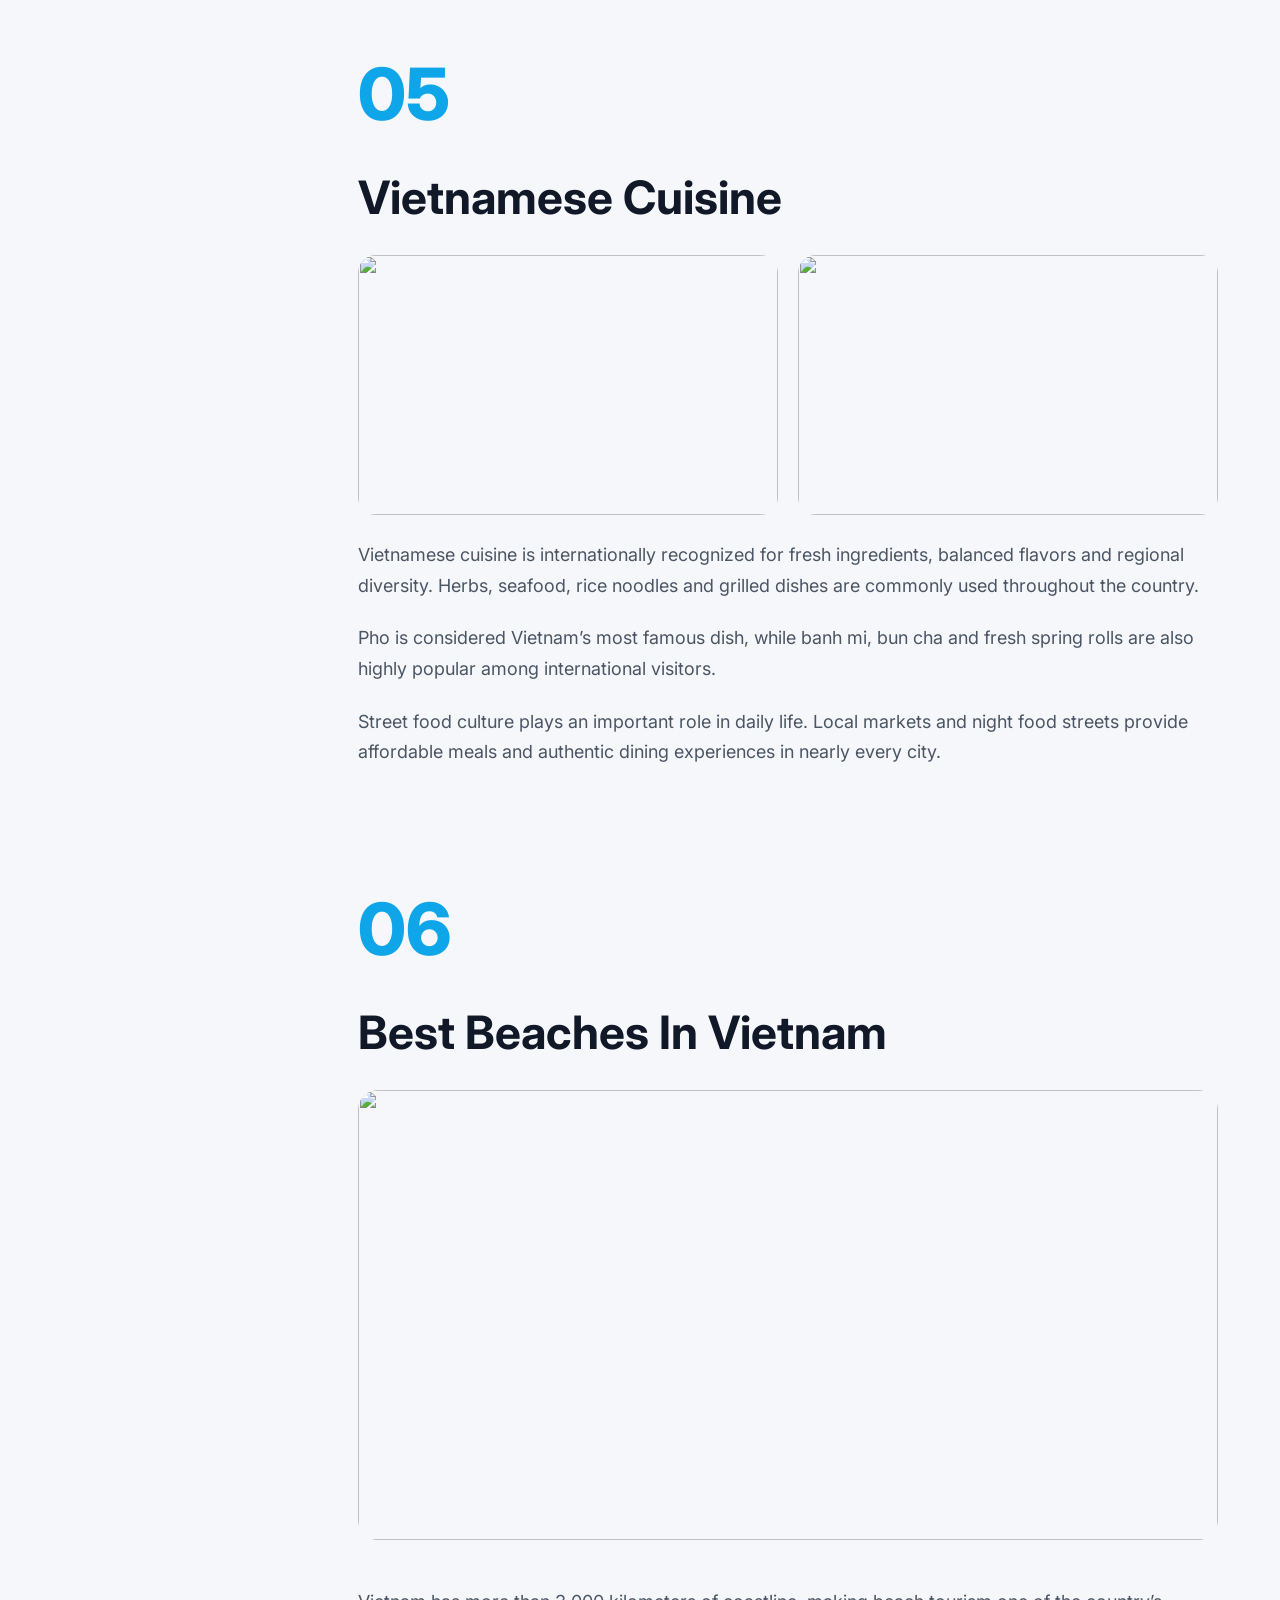
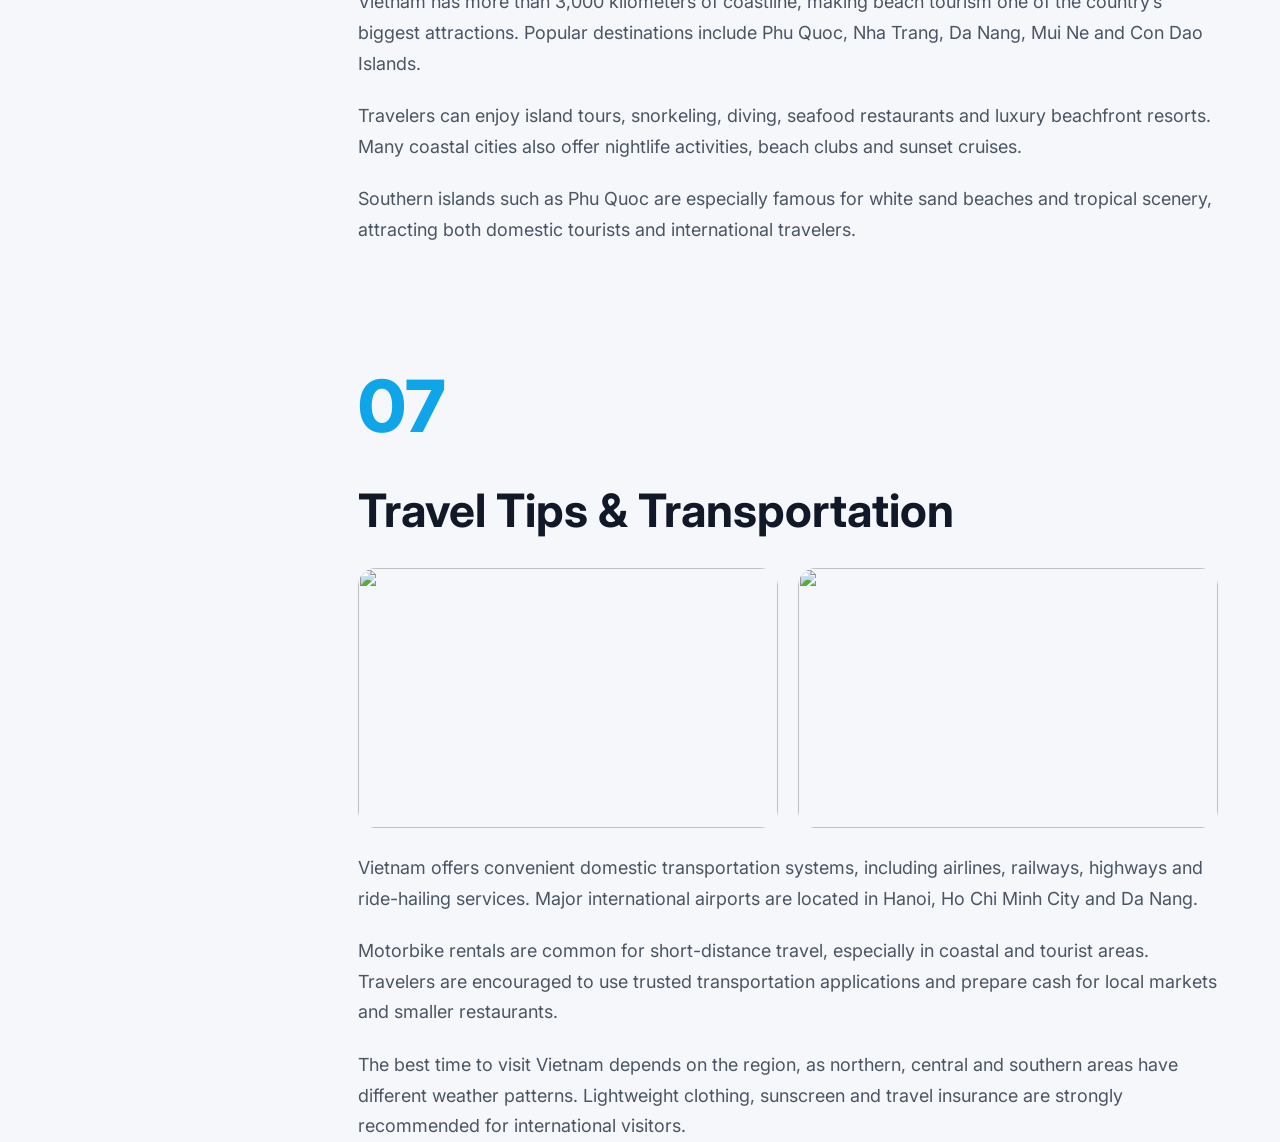
==== commit c22dbe10: "fix github pages" ====
--- a/index.html
+++ b/index.html
@@ -84,10 +84,6 @@
         >
 
       </div>
-
-      <!-- SECTION 1 -->
-
-      ```html
 <!-- ========================= -->
 <!-- SECTION 1 -->
 <!-- ========================= -->
@@ -107,11 +103,8 @@
 
     <img
       src="https://images.unsplash.com/photo-1583417319070-4a69db38a482?q=80&w=1200"
-      alt=""
-    >
-
+      alt="">
   </div>
-
   <p>
     Vietnam is one of Southeast Asia’s most fascinating travel destinations,
     offering a combination of natural beauty, historic landmarks,
--- a/css/style1.css
+++ b/css/style1.css
@@ -444,4 +444,12 @@
     display:none;
   }
 
+}
+.full-img,
+.image-grid img,
+.city-card img{
+
+  transition:
+  transform 0.35s ease;
+
 }
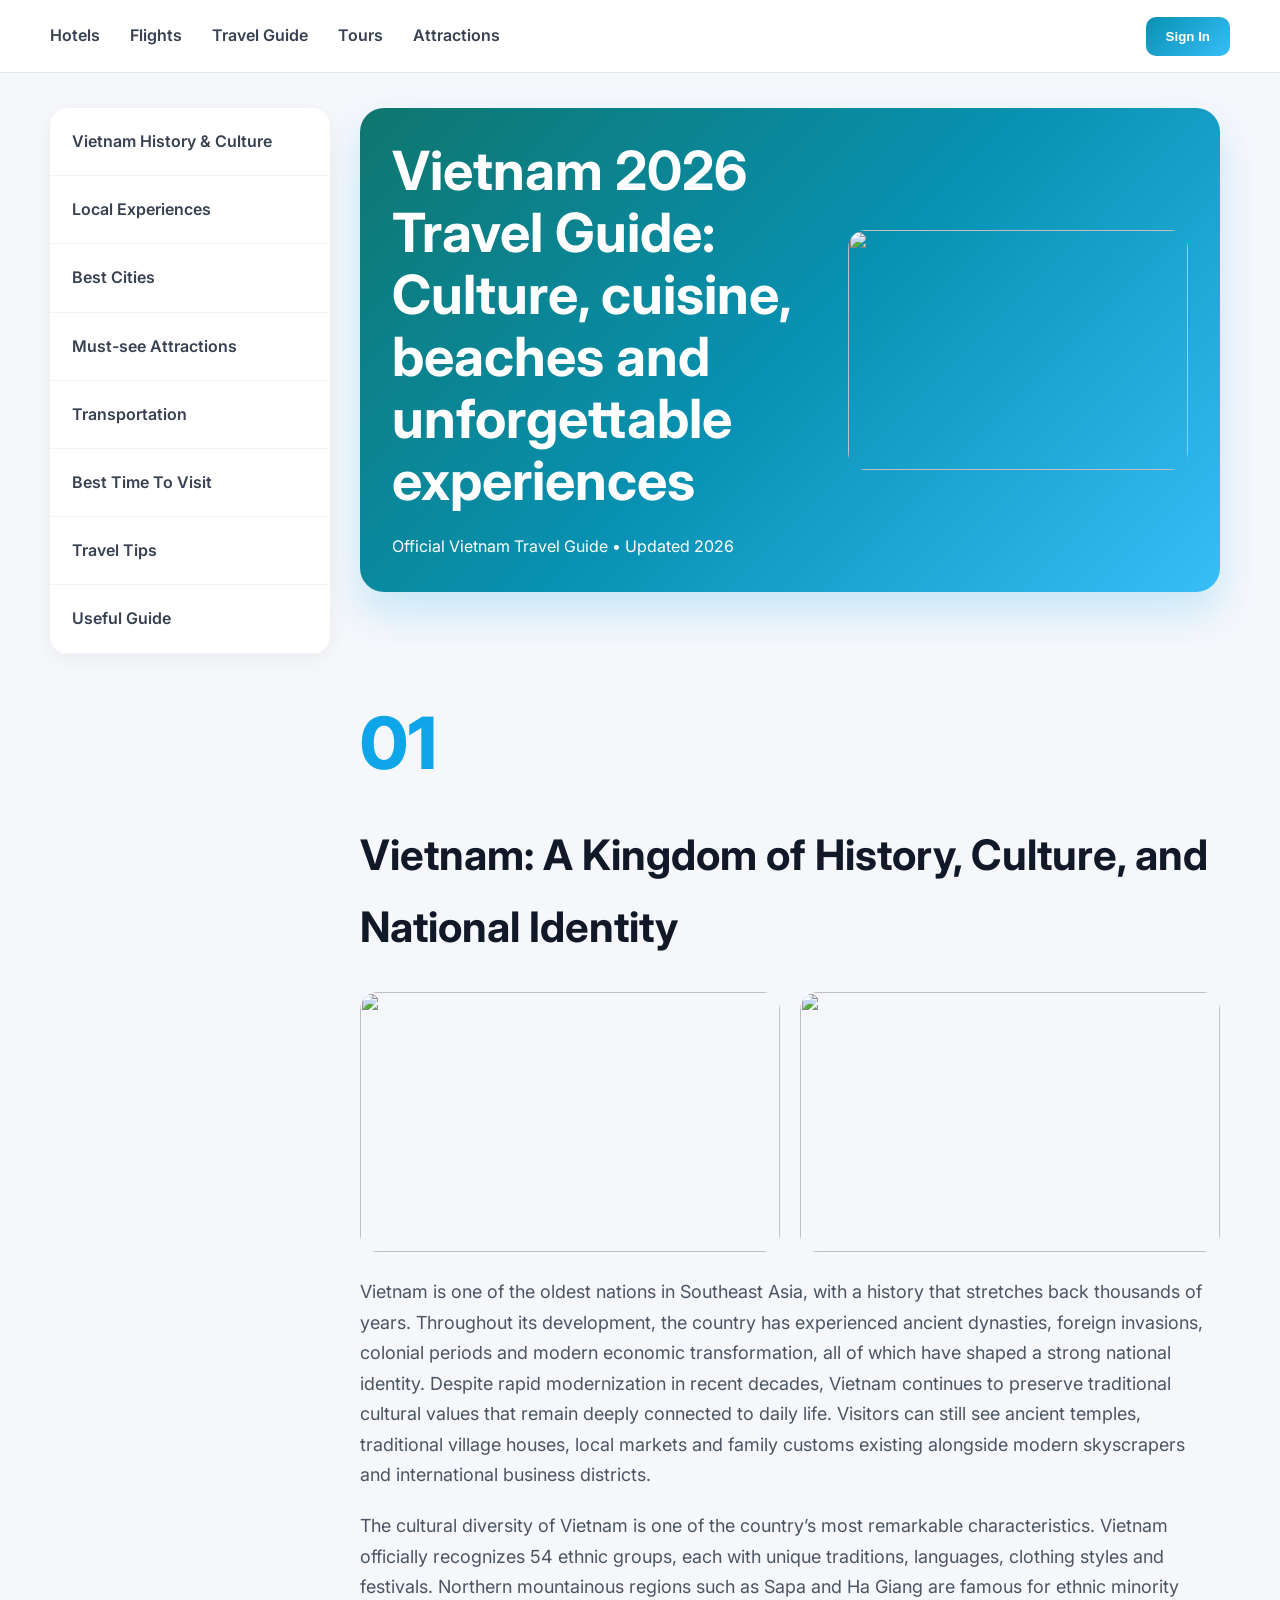
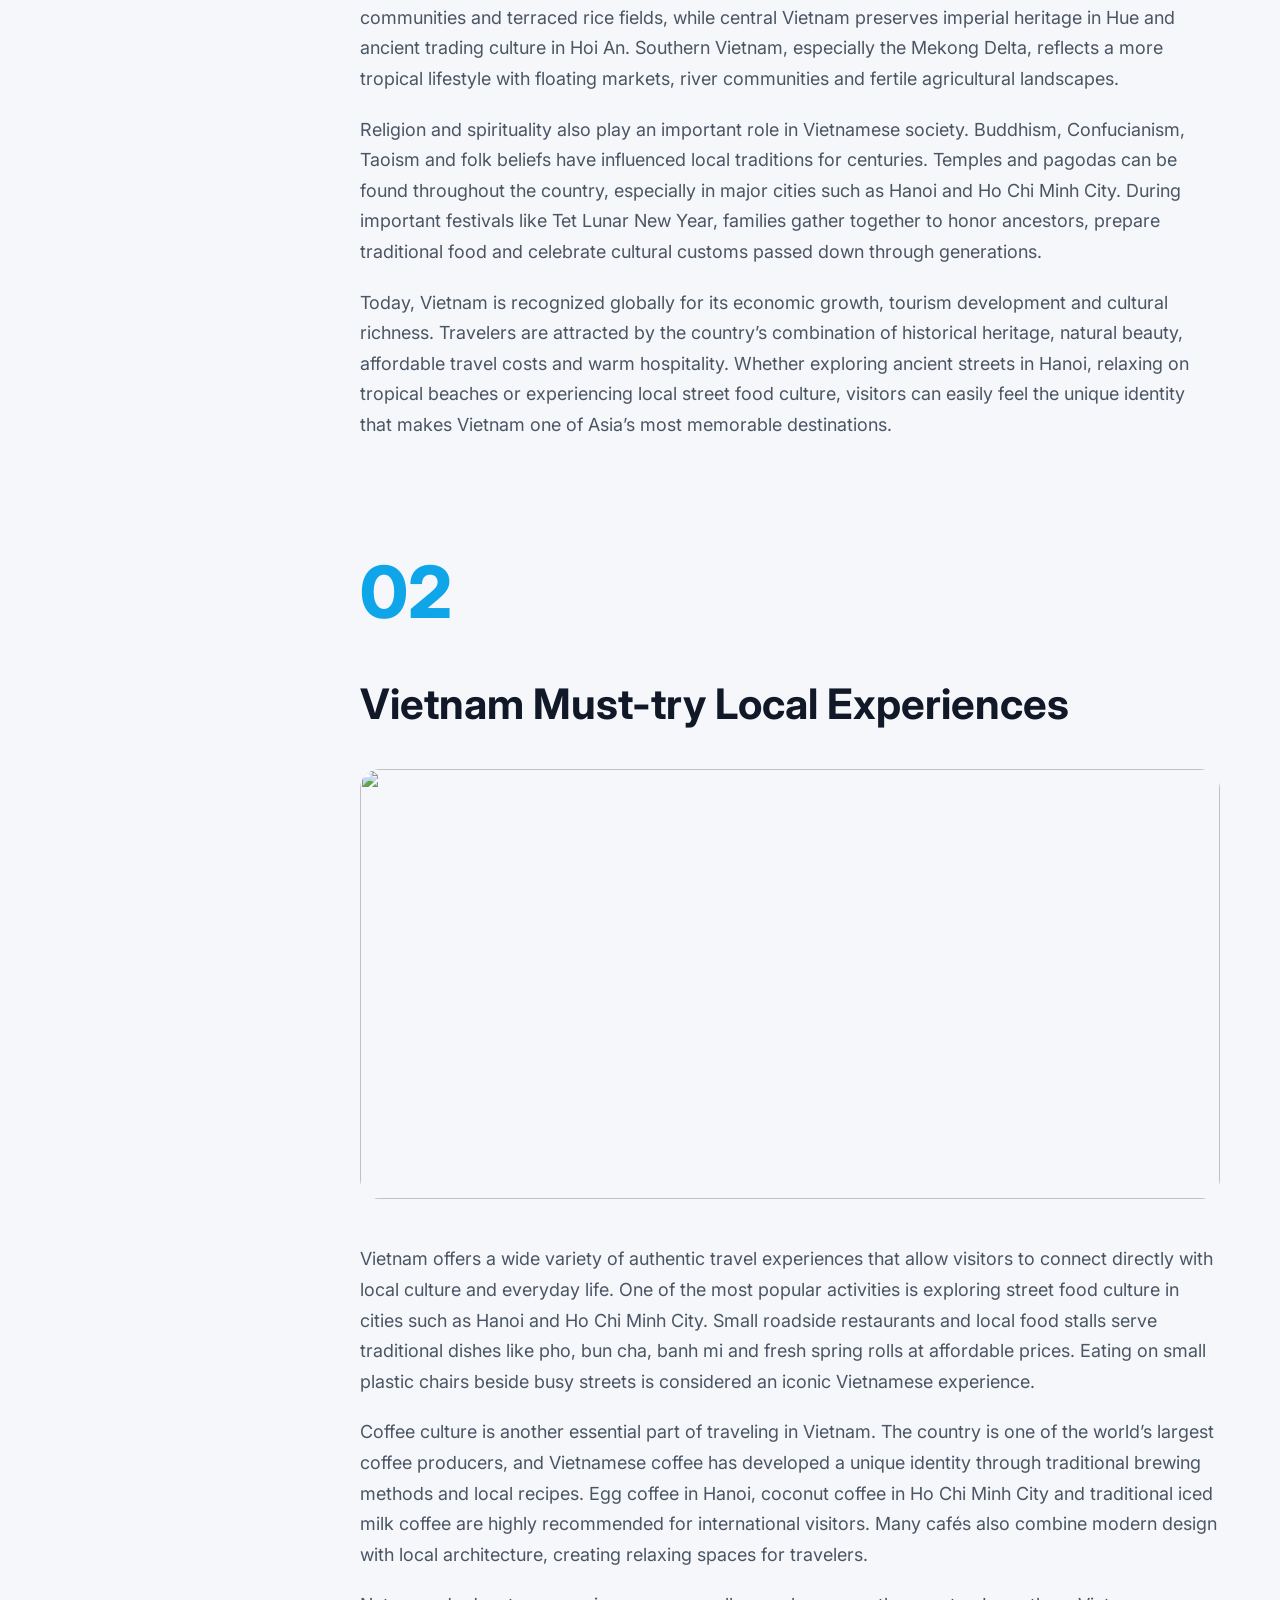
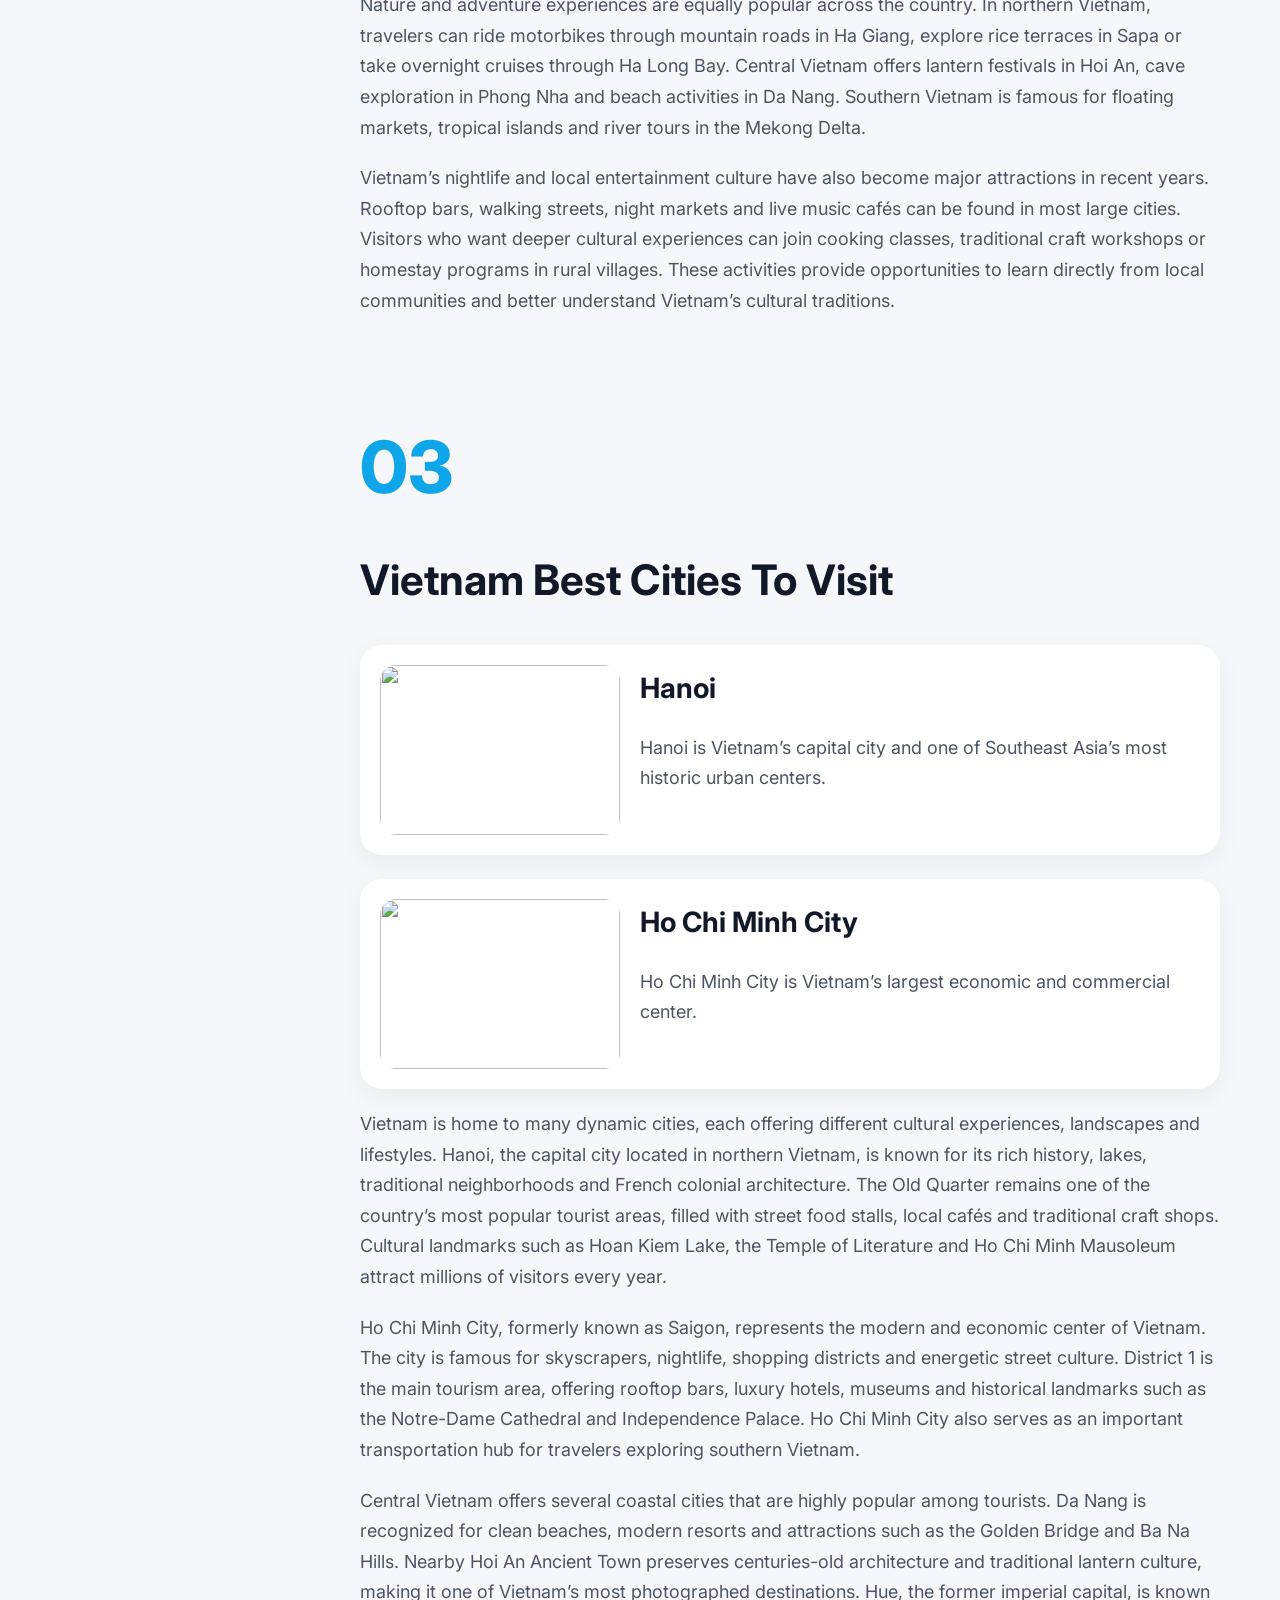
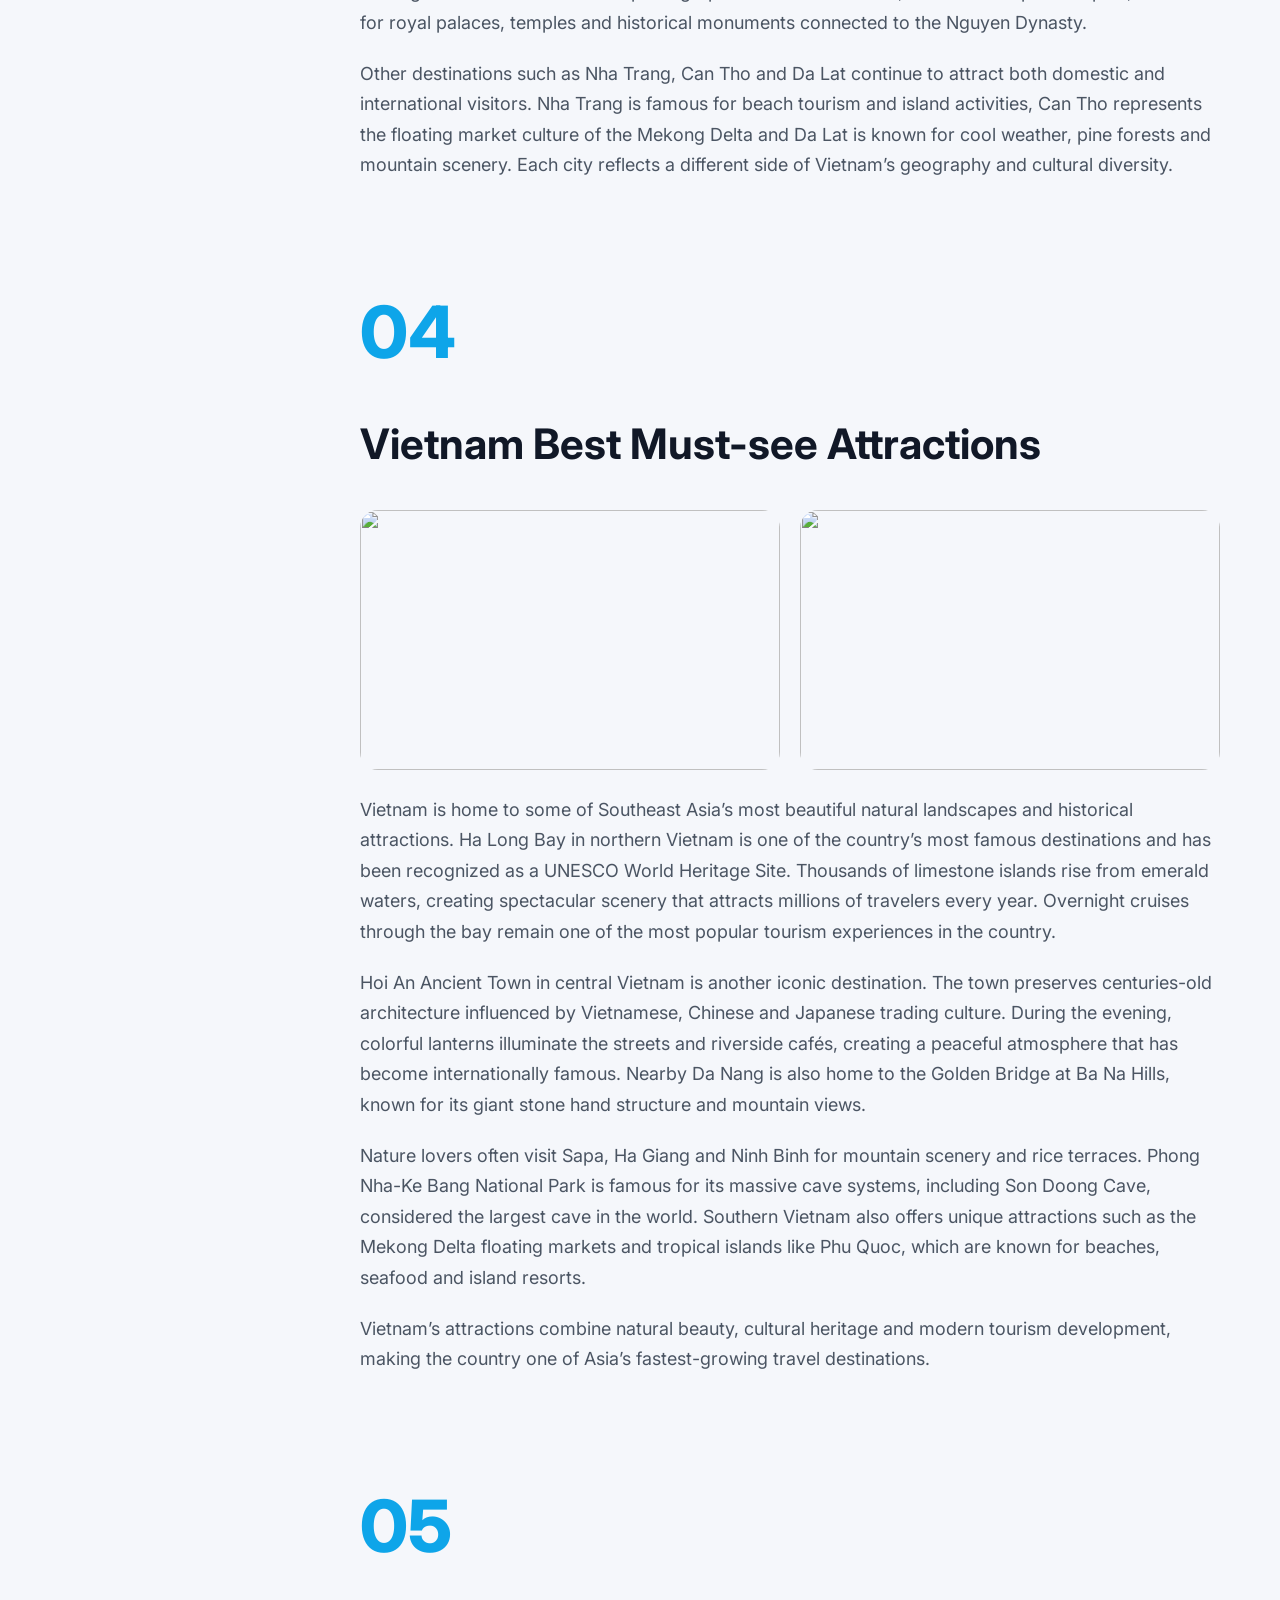
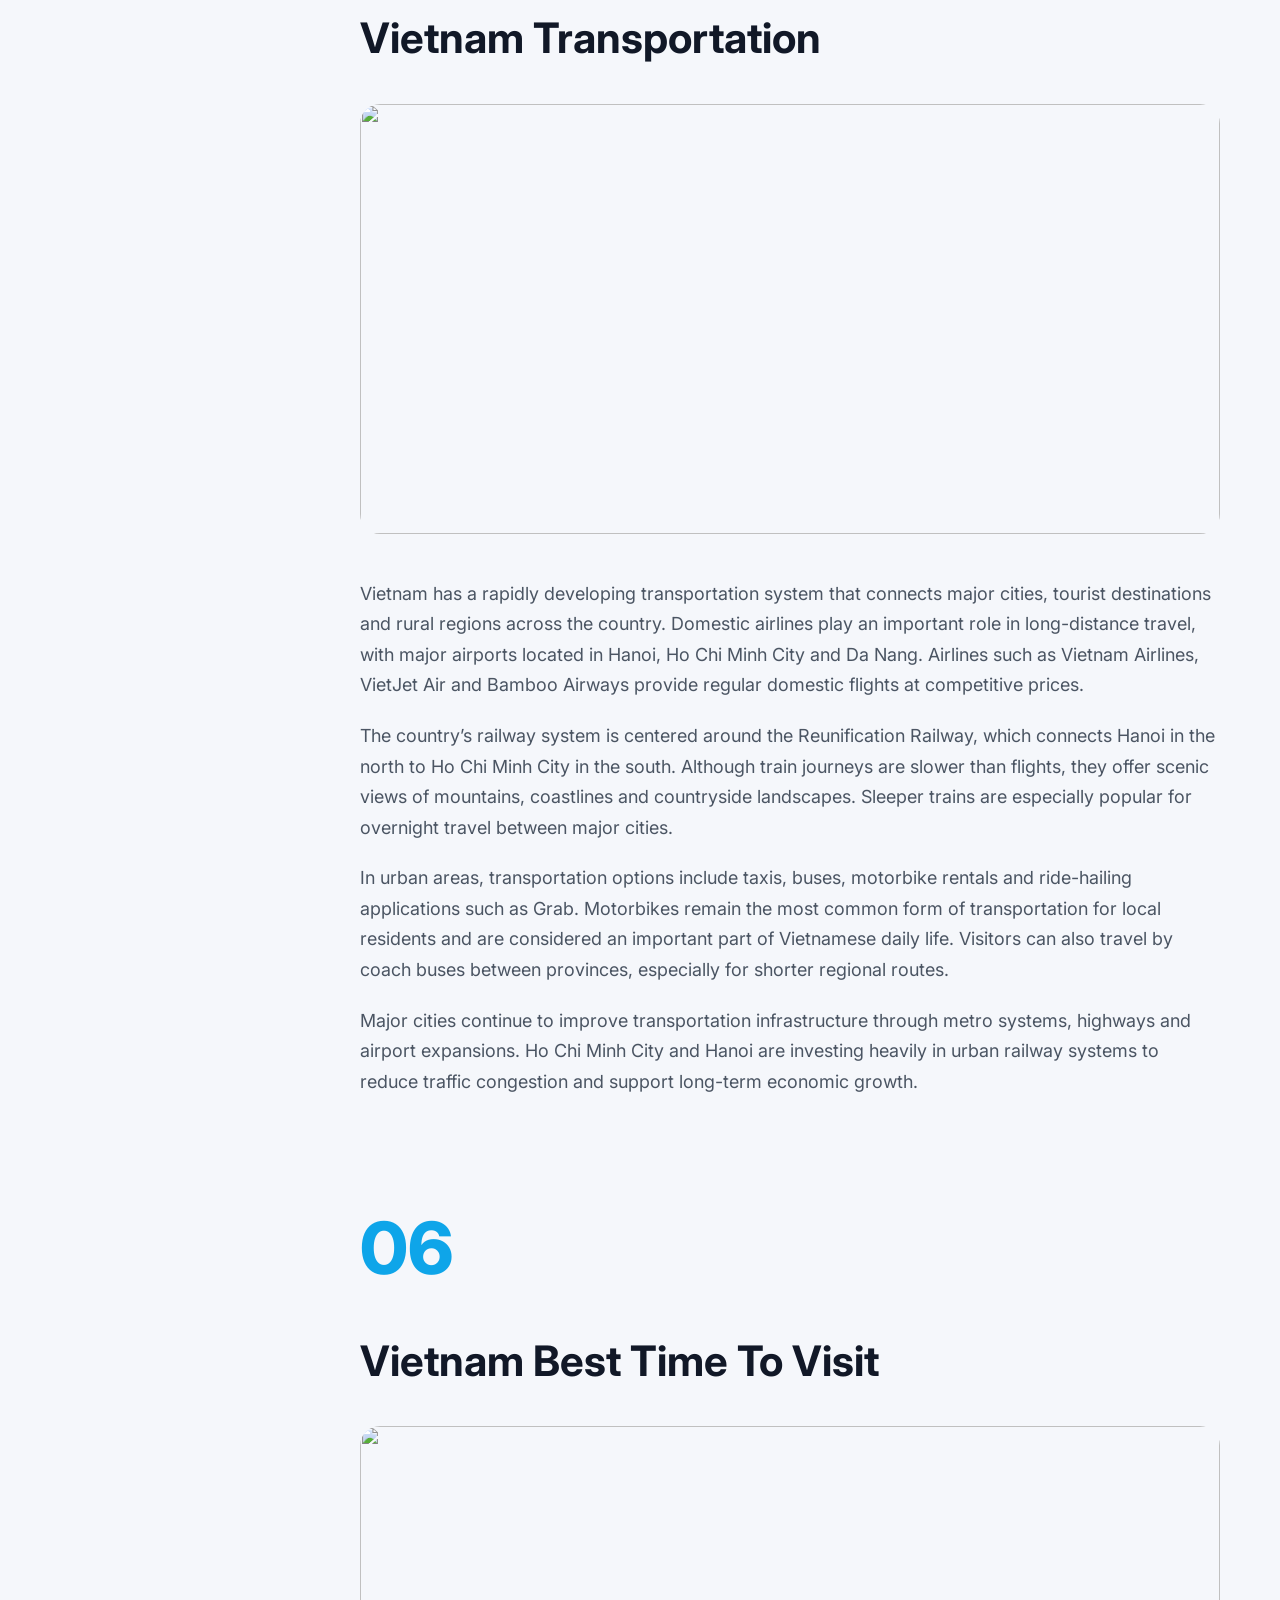
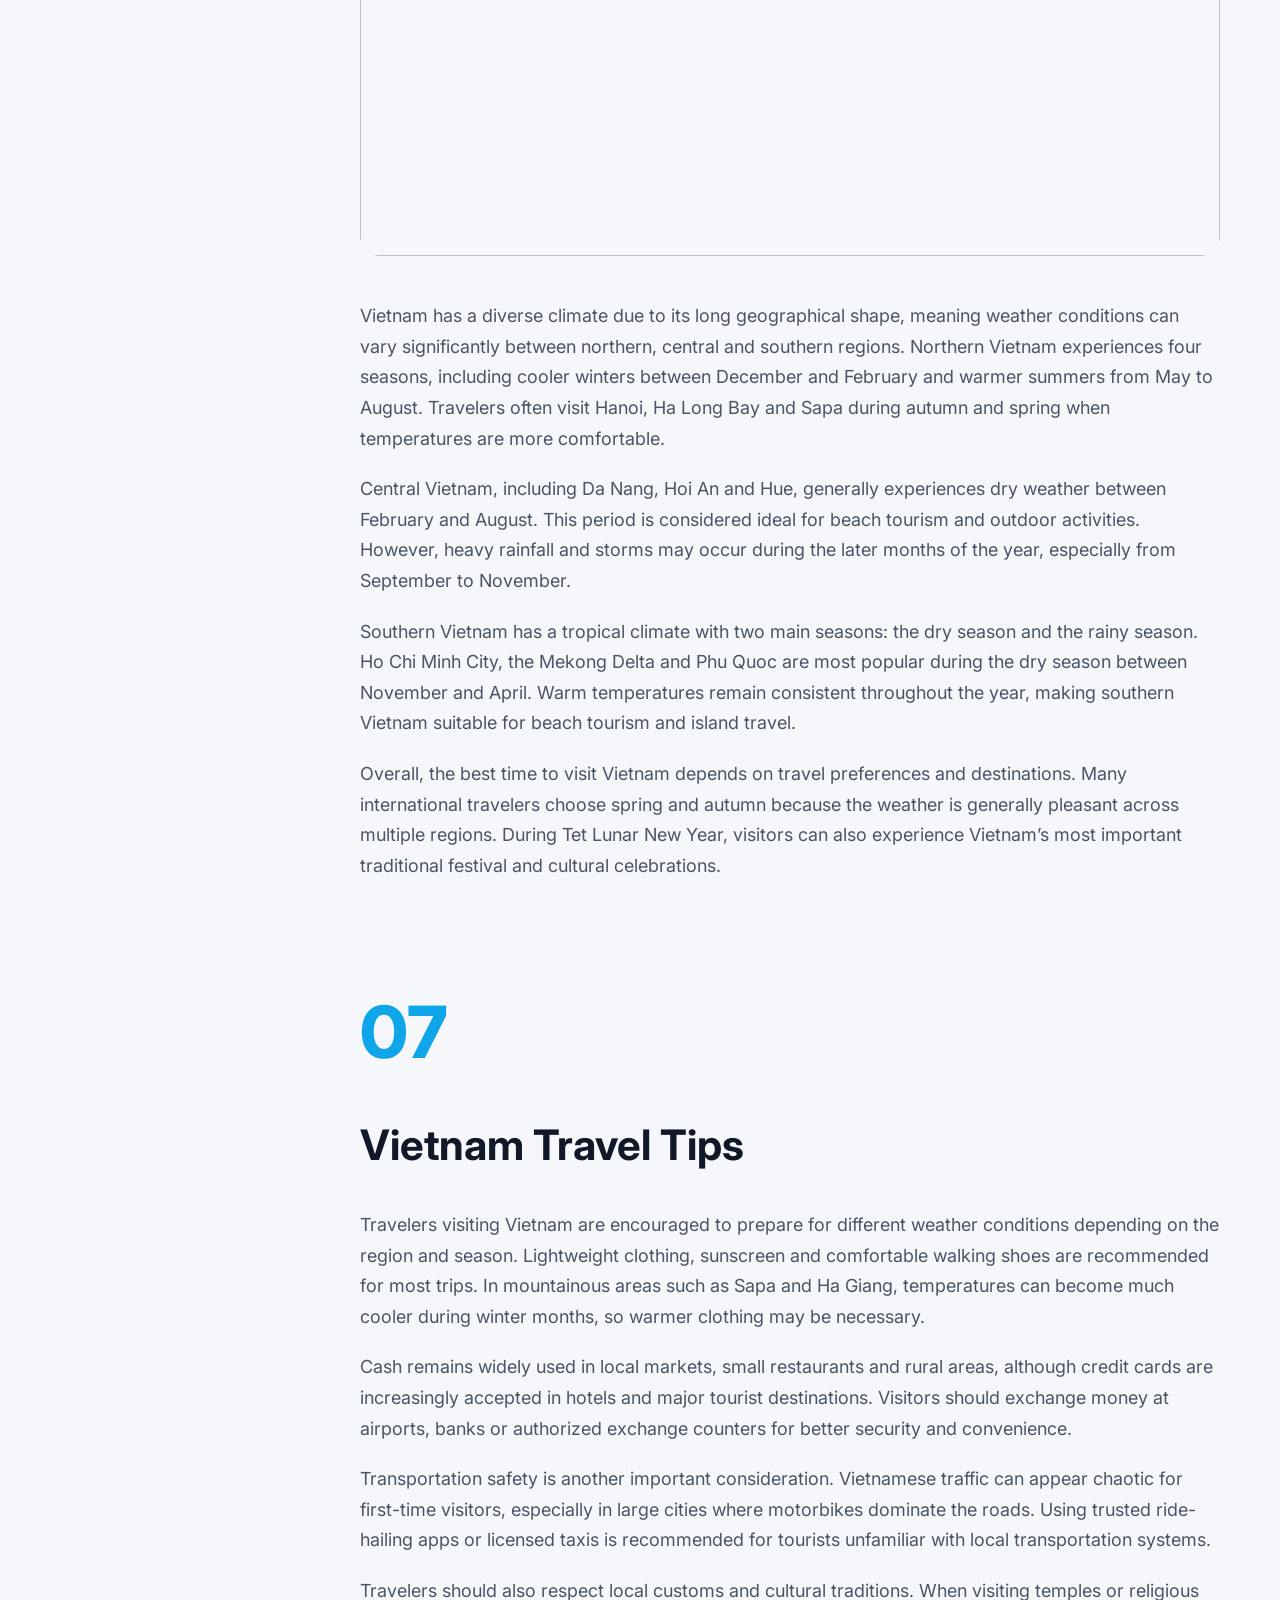
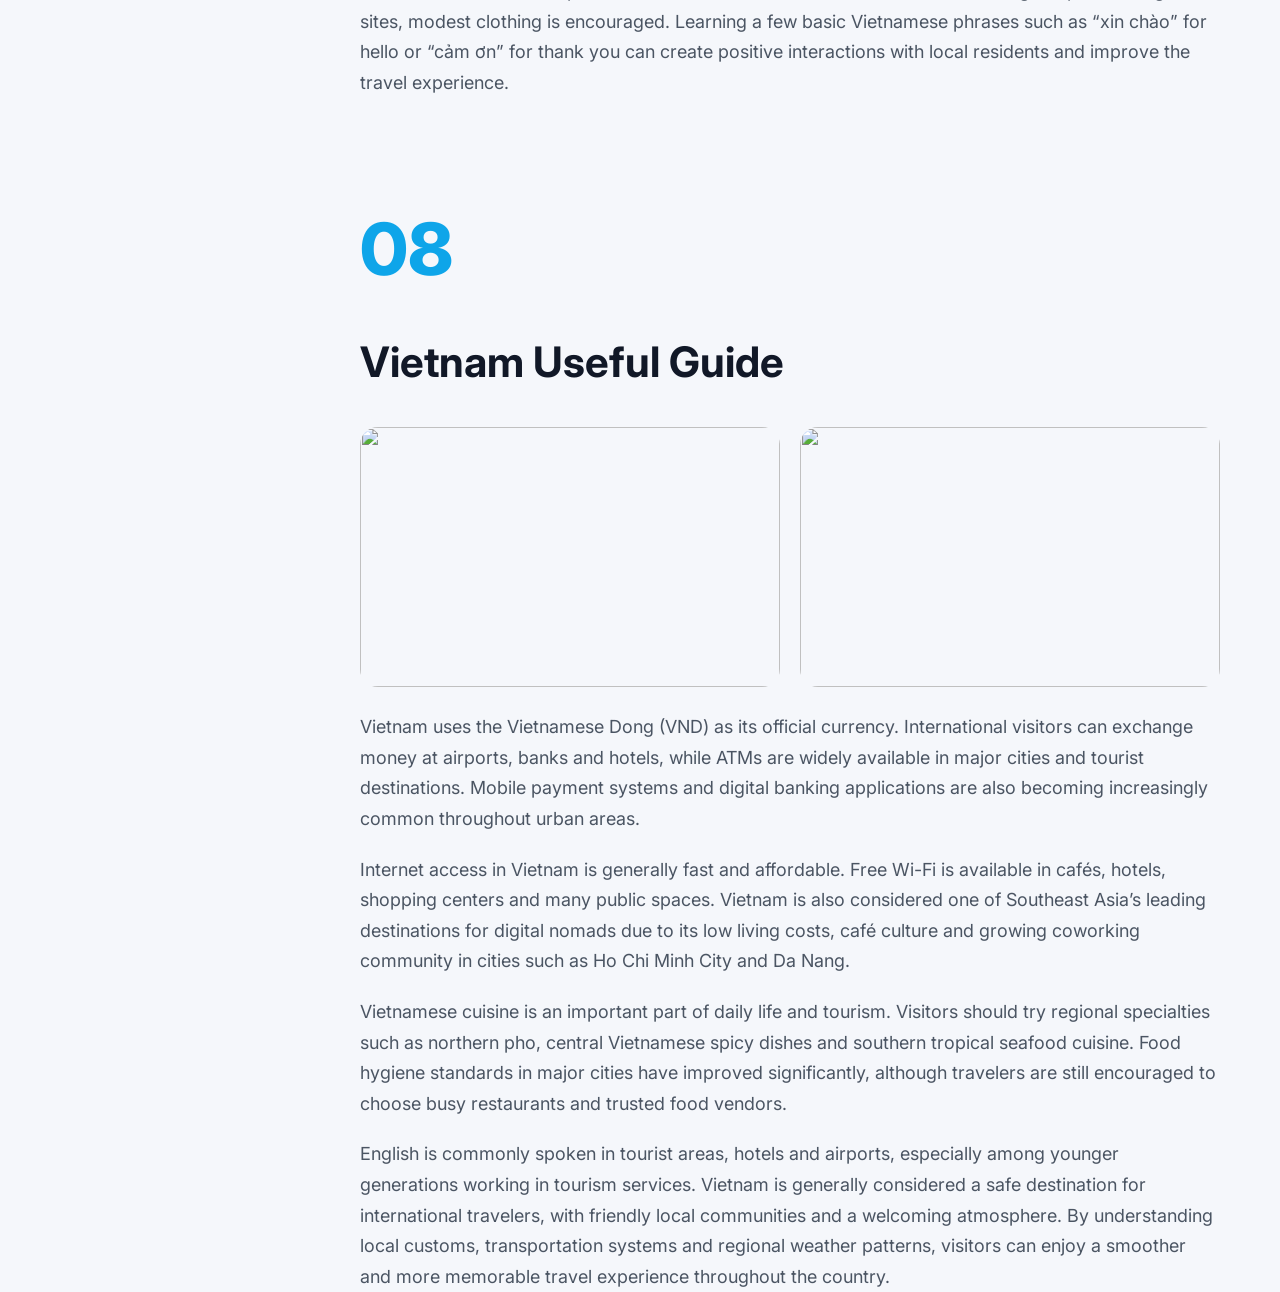
==== commit fba70546: "update github pages" ====
--- a/index.html
+++ b/index.html
@@ -1,15 +1,28 @@
 <!DOCTYPE html>
 <html lang="en">
 <head>
+
   <meta charset="UTF-8">
-  <meta name="viewport" content="width=device-width, initial-scale=1.0">
+
+  <meta
+    name="viewport"
+    content="width=device-width, initial-scale=1.0"
+  >
 
   <title>Vietnam Travel Guide</title>
 
-  <link rel="stylesheet" href="css/style1.css">
-
-  <link href="https://fonts.googleapis.com/css2?family=Inter:wght@400;500;600;700;800&display=swap" rel="stylesheet">
+  <link
+    rel="stylesheet"
+    href="css/style1.css"
+  >
+
+  <link
+    href="https://fonts.googleapis.com/css2?family=Inter:wght@400;500;600;700;800&display=swap"
+    rel="stylesheet"
+  >
+
 </head>
+
 <body>
 
   <!-- HEADER -->
@@ -19,11 +32,13 @@
     <div class="container nav">
 
       <div class="menu">
+
         <a href="#">Hotels</a>
         <a href="#">Flights</a>
+        <a href="#">Travel Guide</a>
         <a href="#">Tours</a>
-        <a href="#">Travel Guide</a>
         <a href="#">Attractions</a>
+
       </div>
 
       <button class="login-btn">
@@ -44,13 +59,37 @@
 
       <div class="sidebar-box">
 
-        <a href="#section1">Vietnam Overview</a>
-        <a href="#section2">Hanoi & The North</a>
-        <a href="#section3">Central Vietnam</a>
-        <a href="#section4">Ho Chi Minh City</a>
-        <a href="#section5">Vietnamese Cuisine</a>
-        <a href="#section6">Best Beaches</a>
-        <a href="#section7">Travel Tips</a>
+        <a href="#section1">
+          Vietnam History & Culture
+        </a>
+
+        <a href="#section2">
+          Local Experiences
+        </a>
+
+        <a href="#section3">
+          Best Cities
+        </a>
+
+        <a href="#section4">
+          Must-see Attractions
+        </a>
+
+        <a href="#section5">
+          Transportation
+        </a>
+
+        <a href="#section6">
+          Best Time To Visit
+        </a>
+
+        <a href="#section7">
+          Travel Tips
+        </a>
+
+        <a href="#section8">
+          Useful Guide
+        </a>
 
       </div>
 
@@ -73,7 +112,7 @@
           </h1>
 
           <p>
-            Official Travel Guide • Updated 2026
+            Official Vietnam Travel Guide • Updated 2026
           </p>
 
         </div>
@@ -84,124 +123,106 @@
         >
 
       </div>
-<!-- ========================= -->
 <!-- SECTION 1 -->
-<!-- ========================= -->
-
 <div class="article-section" id="section1">
 
   <span class="number">01</span>
 
-  <h2>Vietnam Overview</h2>
+  <h2>
+    Vietnam: A Kingdom of History, Culture, and National Identity
+  </h2>
 
   <div class="image-grid">
+
+    <img
+      src="https://images.unsplash.com/photo-1509030450996-dd1a26dda07a?q=80&w=1200"
+      alt=""
+    >
 
     <img
       src="https://images.unsplash.com/photo-1555921015-5532091f6026?q=80&w=1200"
       alt=""
     >
 
-    <img
-      src="https://images.unsplash.com/photo-1583417319070-4a69db38a482?q=80&w=1200"
-      alt="">
   </div>
-  <p>
-    Vietnam is one of Southeast Asia’s most fascinating travel destinations,
-    offering a combination of natural beauty, historic landmarks,
-    modern cities and strong cultural traditions.
-    The country stretches more than 1,600 kilometers from north to south,
-    creating a wide variety of climates, landscapes and travel experiences.
-  </p>
-
-  <p>
-    Travelers can explore limestone mountains, tropical islands,
-    rice terraces, ancient towns and rapidly developing urban centers
-    within a single journey.
-    Vietnam is also known for affordable travel costs,
-    making it popular among backpackers, luxury travelers and digital nomads.
-  </p>
-
-  <p>
-    In recent years, Vietnam has become one of Asia’s fastest-growing
-    tourism markets thanks to improved transportation infrastructure,
-    modern resorts and international flight connections.
-  </p>
-
-</div>
-
-<!-- ========================= -->
+
+  <p>
+    Vietnam is one of the oldest nations in Southeast Asia, with a history that stretches back thousands of years. Throughout its development, the country has experienced ancient dynasties, foreign invasions, colonial periods and modern economic transformation, all of which have shaped a strong national identity. Despite rapid modernization in recent decades, Vietnam continues to preserve traditional cultural values that remain deeply connected to daily life. Visitors can still see ancient temples, traditional village houses, local markets and family customs existing alongside modern skyscrapers and international business districts.
+  </p>
+
+  <p>
+    The cultural diversity of Vietnam is one of the country’s most remarkable characteristics. Vietnam officially recognizes 54 ethnic groups, each with unique traditions, languages, clothing styles and festivals. Northern mountainous regions such as Sapa and Ha Giang are famous for ethnic minority communities and terraced rice fields, while central Vietnam preserves imperial heritage in Hue and ancient trading culture in Hoi An. Southern Vietnam, especially the Mekong Delta, reflects a more tropical lifestyle with floating markets, river communities and fertile agricultural landscapes.
+  </p>
+
+  <p>
+    Religion and spirituality also play an important role in Vietnamese society. Buddhism, Confucianism, Taoism and folk beliefs have influenced local traditions for centuries. Temples and pagodas can be found throughout the country, especially in major cities such as Hanoi and Ho Chi Minh City. During important festivals like Tet Lunar New Year, families gather together to honor ancestors, prepare traditional food and celebrate cultural customs passed down through generations.
+  </p>
+
+  <p>
+    Today, Vietnam is recognized globally for its economic growth, tourism development and cultural richness. Travelers are attracted by the country’s combination of historical heritage, natural beauty, affordable travel costs and warm hospitality. Whether exploring ancient streets in Hanoi, relaxing on tropical beaches or experiencing local street food culture, visitors can easily feel the unique identity that makes Vietnam one of Asia’s most memorable destinations.
+  </p>
+
+</div>
+
 <!-- SECTION 2 -->
-<!-- ========================= -->
-
 <div class="article-section" id="section2">
 
   <span class="number">02</span>
 
-  <h2>Hanoi & Northern Vietnam</h2>
+  <h2>
+    Vietnam Must-try Local Experiences
+  </h2>
 
   <img
     class="full-img"
-    src="https://images.unsplash.com/photo-1509030450996-dd1a26dda07a?q=80&w=1400"
+    src="https://vcdn1-dulich.vnecdn.net/2025/10/21/z7139679302136-c1f0d8c2350d7a3-8667-9814-1761024873.jpg?w=680&h=0&q=100&dpr=2&fit=crop&s=FlcY9wO6VFctv-EMNEkJVA"
     alt=""
   >
 
   <p>
-    Hanoi is the capital city of Vietnam and one of the oldest capitals
-    in Southeast Asia.
-    The city combines traditional Vietnamese culture with French colonial
-    architecture, modern cafés and busy street life.
-  </p>
-
-  <p>
-    The Old Quarter remains the most famous area for tourists,
-    featuring narrow streets, local markets and traditional food stalls.
-    Hoan Kiem Lake, the Temple of Literature and Ho Chi Minh Mausoleum
-    are among the city’s most visited attractions.
-  </p>
-
-  <p>
-    Northern Vietnam is also home to famous destinations such as
-    Ha Long Bay, Sapa and Ninh Binh.
-    These areas are known for mountain landscapes, rice terraces,
-    limestone cliffs and ethnic minority communities.
-  </p>
-
-</div>
-
-<!-- ========================= -->
+    Vietnam offers a wide variety of authentic travel experiences that allow visitors to connect directly with local culture and everyday life. One of the most popular activities is exploring street food culture in cities such as Hanoi and Ho Chi Minh City. Small roadside restaurants and local food stalls serve traditional dishes like pho, bun cha, banh mi and fresh spring rolls at affordable prices. Eating on small plastic chairs beside busy streets is considered an iconic Vietnamese experience.
+  </p>
+
+  <p>
+    Coffee culture is another essential part of traveling in Vietnam. The country is one of the world’s largest coffee producers, and Vietnamese coffee has developed a unique identity through traditional brewing methods and local recipes. Egg coffee in Hanoi, coconut coffee in Ho Chi Minh City and traditional iced milk coffee are highly recommended for international visitors. Many cafés also combine modern design with local architecture, creating relaxing spaces for travelers.
+  </p>
+
+  <p>
+    Nature and adventure experiences are equally popular across the country. In northern Vietnam, travelers can ride motorbikes through mountain roads in Ha Giang, explore rice terraces in Sapa or take overnight cruises through Ha Long Bay. Central Vietnam offers lantern festivals in Hoi An, cave exploration in Phong Nha and beach activities in Da Nang. Southern Vietnam is famous for floating markets, tropical islands and river tours in the Mekong Delta.
+  </p>
+
+  <p>
+    Vietnam’s nightlife and local entertainment culture have also become major attractions in recent years. Rooftop bars, walking streets, night markets and live music cafés can be found in most large cities. Visitors who want deeper cultural experiences can join cooking classes, traditional craft workshops or homestay programs in rural villages. These activities provide opportunities to learn directly from local communities and better understand Vietnam’s cultural traditions.
+  </p>
+
+</div>
+
 <!-- SECTION 3 -->
-<!-- ========================= -->
-
 <div class="article-section" id="section3">
 
   <span class="number">03</span>
 
-  <h2>Central Vietnam</h2>
+  <h2>
+    Vietnam Best Cities To Visit
+  </h2>
 
   <div class="city-list">
 
     <div class="city-card">
 
       <img
-        src="https://images.unsplash.com/photo-1514282401047-d79a71a590e8?q=80&w=1200"
+        src="https://www.bing.com/th/id/OIP.-PlRvA_V47cP3_WiwbS1sgHaEK?w=193&h=135&c=8&rs=1&qlt=90&o=6&dpr=1.3&pid=3.1&rm=2"
         alt=""
       >
 
       <div>
 
-        <h3>Da Nang</h3>
+        <h3>Hanoi</h3>
 
         <p>
-          Da Nang is one of Vietnam’s fastest-growing coastal cities,
-          known for modern tourism infrastructure, clean beaches
-          and luxury beachfront resorts.
+          Hanoi is Vietnam’s capital city and one of Southeast Asia’s most historic urban centers.
         </p>
 
-        <p>
-          Attractions such as My Khe Beach, Dragon Bridge and Ba Na Hills
-          attract millions of domestic and international visitors each year.
-        </p>
-
       </div>
 
     </div>
@@ -209,125 +230,163 @@
     <div class="city-card">
 
       <img
-        src="https://images.unsplash.com/photo-1559592413-7cec4d0cae2b?q=80&w=1200"
+        src="https://images.unsplash.com/photo-1583417319070-4a69db38a482?q=80&w=1200"
         alt=""
       >
 
       <div>
 
-        <h3>Hoi An</h3>
+        <h3>Ho Chi Minh City</h3>
 
         <p>
-          Hoi An Ancient Town is famous for lantern streets,
-          riverside cafés and preserved historical architecture.
+          Ho Chi Minh City is Vietnam’s largest economic and commercial center.
         </p>
 
-        <p>
-          The town becomes especially vibrant during the evening,
-          when colorful lanterns illuminate the streets and riverbanks,
-          creating one of Vietnam’s most iconic travel experiences.
-        </p>
-
       </div>
 
     </div>
 
   </div>
 
-</div>
-
-<!-- ========================= -->
-<!-- SECTION 4 -->
-<!-- ========================= -->
+  <p>
+    Vietnam is home to many dynamic cities, each offering different cultural experiences, landscapes and lifestyles. Hanoi, the capital city located in northern Vietnam, is known for its rich history, lakes, traditional neighborhoods and French colonial architecture. The Old Quarter remains one of the country’s most popular tourist areas, filled with street food stalls, local cafés and traditional craft shops. Cultural landmarks such as Hoan Kiem Lake, the Temple of Literature and Ho Chi Minh Mausoleum attract millions of visitors every year.
+  </p>
+
+  <p>
+    Ho Chi Minh City, formerly known as Saigon, represents the modern and economic center of Vietnam. The city is famous for skyscrapers, nightlife, shopping districts and energetic street culture. District 1 is the main tourism area, offering rooftop bars, luxury hotels, museums and historical landmarks such as the Notre-Dame Cathedral and Independence Palace. Ho Chi Minh City also serves as an important transportation hub for travelers exploring southern Vietnam.
+  </p>
+
+  <p>
+    Central Vietnam offers several coastal cities that are highly popular among tourists. Da Nang is recognized for clean beaches, modern resorts and attractions such as the Golden Bridge and Ba Na Hills. Nearby Hoi An Ancient Town preserves centuries-old architecture and traditional lantern culture, making it one of Vietnam’s most photographed destinations. Hue, the former imperial capital, is known for royal palaces, temples and historical monuments connected to the Nguyen Dynasty.
+  </p>
+
+  <p>
+    Other destinations such as Nha Trang, Can Tho and Da Lat continue to attract both domestic and international visitors. Nha Trang is famous for beach tourism and island activities, Can Tho represents the floating market culture of the Mekong Delta and Da Lat is known for cool weather, pine forests and mountain scenery. Each city reflects a different side of Vietnam’s geography and cultural diversity.
+  </p>
+
+</div>
+      <!-- SECTION 4 -->
+
+      <!-- SECTION 4 -->
 
 <div class="article-section" id="section4">
 
   <span class="number">04</span>
 
-  <h2>Ho Chi Minh City</h2>
+  <h2>
+    Vietnam Best Must-see Attractions
+  </h2>
+
+  <div class="image-grid">
+
+    <img
+      src="https://images.unsplash.com/photo-1528127269322-539801943592?q=80&w=1200"
+      alt=""
+    >
+
+    <img
+      src="https://th.bing.com/th/id/OIP.wNAZCHq_JbDiZfffUm1PwgHaEK?w=300&h=180&c=7&r=0&o=5&dpr=1.3&pid=1.7"
+      alt=""
+    >
+
+  </div>
+
+  <p>
+    Vietnam is home to some of Southeast Asia’s most beautiful natural
+    landscapes and historical attractions. Ha Long Bay in northern Vietnam
+    is one of the country’s most famous destinations and has been recognized
+    as a UNESCO World Heritage Site. Thousands of limestone islands rise from
+    emerald waters, creating spectacular scenery that attracts millions of
+    travelers every year. Overnight cruises through the bay remain one of the
+    most popular tourism experiences in the country.
+  </p>
+
+  <p>
+    Hoi An Ancient Town in central Vietnam is another iconic destination.
+    The town preserves centuries-old architecture influenced by Vietnamese,
+    Chinese and Japanese trading culture. During the evening, colorful lanterns
+    illuminate the streets and riverside cafés, creating a peaceful atmosphere
+    that has become internationally famous. Nearby Da Nang is also home to the
+    Golden Bridge at Ba Na Hills, known for its giant stone hand structure and
+    mountain views.
+  </p>
+
+  <p>
+    Nature lovers often visit Sapa, Ha Giang and Ninh Binh for mountain
+    scenery and rice terraces. Phong Nha-Ke Bang National Park is famous for
+    its massive cave systems, including Son Doong Cave, considered the largest
+    cave in the world. Southern Vietnam also offers unique attractions such as
+    the Mekong Delta floating markets and tropical islands like Phu Quoc,
+    which are known for beaches, seafood and island resorts.
+  </p>
+
+  <p>
+    Vietnam’s attractions combine natural beauty, cultural heritage and modern
+    tourism development, making the country one of Asia’s fastest-growing
+    travel destinations.
+  </p>
+
+</div>
+
+<!-- SECTION 5 -->
+
+<div class="article-section" id="section5">
+
+  <span class="number">05</span>
+
+  <h2>
+    Vietnam Transportation
+  </h2>
 
   <img
     class="full-img"
-    src="https://images.unsplash.com/photo-1583417319070-4a69db38a482?q=80&w=1400"
+    src="https://hyundaingocan.com/wp-content/uploads/2022/07/bien-bao-giao-thong-2-1.jpg"
     alt=""
   >
 
   <p>
-    Ho Chi Minh City is Vietnam’s largest economic center
-    and one of the most energetic cities in Southeast Asia.
-    The city combines modern skyscrapers, luxury shopping centers
-    and historic colonial buildings within the same urban landscape.
-  </p>
-
-  <p>
-    District 1 remains the center of tourism and nightlife,
-    featuring rooftop bars, restaurants, cafés and entertainment venues.
-    Ben Thanh Market, Nguyen Hue Walking Street and the Saigon Opera House
-    are among the city’s most popular attractions.
-  </p>
-
-  <p>
-    The city is also known for its fast-paced lifestyle,
-    motorcycle traffic and growing startup culture,
-    making it one of Vietnam’s most modern urban destinations.
-  </p>
-
-</div>
-
-<!-- ========================= -->
-<!-- SECTION 5 -->
-<!-- ========================= -->
-
-<div class="article-section" id="section5">
-
-  <span class="number">05</span>
-
-  <h2>Vietnamese Cuisine</h2>
-
-  <div class="image-grid">
-
-    <img
-      src="https://images.unsplash.com/photo-1559314809-0d155014e29e?q=80&w=1200"
-      alt=""
-    >
-
-    <img
-      src="https://images.unsplash.com/photo-1512058564366-18510be2db19?q=80&w=1200"
-      alt=""
-    >
-
-  </div>
-
-  <p>
-    Vietnamese cuisine is internationally recognized for fresh ingredients,
-    balanced flavors and regional diversity.
-    Herbs, seafood, rice noodles and grilled dishes are commonly used
-    throughout the country.
-  </p>
-
-  <p>
-    Pho is considered Vietnam’s most famous dish,
-    while banh mi, bun cha and fresh spring rolls
-    are also highly popular among international visitors.
-  </p>
-
-  <p>
-    Street food culture plays an important role in daily life.
-    Local markets and night food streets provide affordable meals
-    and authentic dining experiences in nearly every city.
-  </p>
-
-</div>
-
-<!-- ========================= -->
+    Vietnam has a rapidly developing transportation system that connects major
+    cities, tourist destinations and rural regions across the country.
+    Domestic airlines play an important role in long-distance travel, with
+    major airports located in Hanoi, Ho Chi Minh City and Da Nang. Airlines
+    such as Vietnam Airlines, VietJet Air and Bamboo Airways provide regular
+    domestic flights at competitive prices.
+  </p>
+
+  <p>
+    The country’s railway system is centered around the Reunification Railway,
+    which connects Hanoi in the north to Ho Chi Minh City in the south.
+    Although train journeys are slower than flights, they offer scenic views
+    of mountains, coastlines and countryside landscapes. Sleeper trains are
+    especially popular for overnight travel between major cities.
+  </p>
+
+  <p>
+    In urban areas, transportation options include taxis, buses, motorbike
+    rentals and ride-hailing applications such as Grab. Motorbikes remain the
+    most common form of transportation for local residents and are considered
+    an important part of Vietnamese daily life. Visitors can also travel by
+    coach buses between provinces, especially for shorter regional routes.
+  </p>
+
+  <p>
+    Major cities continue to improve transportation infrastructure through
+    metro systems, highways and airport expansions. Ho Chi Minh City and Hanoi
+    are investing heavily in urban railway systems to reduce traffic congestion
+    and support long-term economic growth.
+  </p>
+
+</div>
+
 <!-- SECTION 6 -->
-<!-- ========================= -->
 
 <div class="article-section" id="section6">
 
   <span class="number">06</span>
 
-  <h2>Best Beaches In Vietnam</h2>
+  <h2>
+    Vietnam Best Time To Visit
+  </h2>
 
   <img
     class="full-img"
@@ -336,74 +395,142 @@
   >
 
   <p>
-    Vietnam has more than 3,000 kilometers of coastline,
-    making beach tourism one of the country’s biggest attractions.
-    Popular destinations include Phu Quoc, Nha Trang,
-    Da Nang, Mui Ne and Con Dao Islands.
-  </p>
-
-  <p>
-    Travelers can enjoy island tours, snorkeling, diving,
-    seafood restaurants and luxury beachfront resorts.
-    Many coastal cities also offer nightlife activities,
-    beach clubs and sunset cruises.
-  </p>
-
-  <p>
-    Southern islands such as Phu Quoc are especially famous
-    for white sand beaches and tropical scenery,
-    attracting both domestic tourists and international travelers.
-  </p>
-
-</div>
-
-<!-- ========================= -->
+    Vietnam has a diverse climate due to its long geographical shape,
+    meaning weather conditions can vary significantly between northern,
+    central and southern regions. Northern Vietnam experiences four seasons,
+    including cooler winters between December and February and warmer summers
+    from May to August. Travelers often visit Hanoi, Ha Long Bay and Sapa
+    during autumn and spring when temperatures are more comfortable.
+  </p>
+
+  <p>
+    Central Vietnam, including Da Nang, Hoi An and Hue, generally experiences
+    dry weather between February and August. This period is considered ideal
+    for beach tourism and outdoor activities. However, heavy rainfall and
+    storms may occur during the later months of the year, especially from
+    September to November.
+  </p>
+
+  <p>
+    Southern Vietnam has a tropical climate with two main seasons:
+    the dry season and the rainy season. Ho Chi Minh City, the Mekong Delta
+    and Phu Quoc are most popular during the dry season between November
+    and April. Warm temperatures remain consistent throughout the year,
+    making southern Vietnam suitable for beach tourism and island travel.
+  </p>
+
+  <p>
+    Overall, the best time to visit Vietnam depends on travel preferences
+    and destinations. Many international travelers choose spring and autumn
+    because the weather is generally pleasant across multiple regions.
+    During Tet Lunar New Year, visitors can also experience Vietnam’s most
+    important traditional festival and cultural celebrations.
+  </p>
+
+</div>
+
 <!-- SECTION 7 -->
-<!-- ========================= -->
 
 <div class="article-section" id="section7">
 
   <span class="number">07</span>
 
-  <h2>Travel Tips & Transportation</h2>
+  <h2>
+    Vietnam Travel Tips
+  </h2>
+  <p>
+    Travelers visiting Vietnam are encouraged to prepare for different weather
+    conditions depending on the region and season. Lightweight clothing,
+    sunscreen and comfortable walking shoes are recommended for most trips.
+    In mountainous areas such as Sapa and Ha Giang, temperatures can become
+    much cooler during winter months, so warmer clothing may be necessary.
+  </p>
+
+  <p>
+    Cash remains widely used in local markets, small restaurants and rural
+    areas, although credit cards are increasingly accepted in hotels and major
+    tourist destinations. Visitors should exchange money at airports, banks
+    or authorized exchange counters for better security and convenience.
+  </p>
+
+  <p>
+    Transportation safety is another important consideration. Vietnamese
+    traffic can appear chaotic for first-time visitors, especially in large
+    cities where motorbikes dominate the roads. Using trusted ride-hailing
+    apps or licensed taxis is recommended for tourists unfamiliar with local
+    transportation systems.
+  </p>
+
+  <p>
+    Travelers should also respect local customs and cultural traditions.
+    When visiting temples or religious sites, modest clothing is encouraged.
+    Learning a few basic Vietnamese phrases such as “xin chào” for hello
+    or “cảm ơn” for thank you can create positive interactions with local
+    residents and improve the travel experience.
+  </p>
+
+</div>
+
+<!-- SECTION 8 -->
+
+<div class="article-section" id="section8">
+
+  <span class="number">08</span>
+
+  <h2>
+    Vietnam Useful Guide
+  </h2>
 
   <div class="image-grid">
 
     <img
-      src="https://images.unsplash.com/photo-1527631746610-bca00a040d60?q=80&w=1200"
+      src="https://images.unsplash.com/photo-1521295121783-8a321d551ad2?q=80&w=1200"
       alt=""
     >
 
     <img
-      src="https://images.unsplash.com/photo-1526481280695-3c4691b0f136?q=80&w=1200"
+      src="https://tse1.mm.bing.net/th/id/OIP.cE70WTqU4Nn9JrvNRR2vgwHaD4?rs=1&pid=ImgDetMain&o=7&rm=3"
       alt=""
     >
 
   </div>
 
   <p>
-    Vietnam offers convenient domestic transportation systems,
-    including airlines, railways, highways and ride-hailing services.
-    Major international airports are located in Hanoi,
-    Ho Chi Minh City and Da Nang.
-  </p>
-
-  <p>
-    Motorbike rentals are common for short-distance travel,
-    especially in coastal and tourist areas.
-    Travelers are encouraged to use trusted transportation applications
-    and prepare cash for local markets and smaller restaurants.
-  </p>
-
-  <p>
-    The best time to visit Vietnam depends on the region,
-    as northern, central and southern areas have different weather patterns.
-    Lightweight clothing, sunscreen and travel insurance
-    are strongly recommended for international visitors.
-  </p>
-
-</div>
-
+    Vietnam uses the Vietnamese Dong (VND) as its official currency.
+    International visitors can exchange money at airports, banks and hotels,
+    while ATMs are widely available in major cities and tourist destinations.
+    Mobile payment systems and digital banking applications are also becoming
+    increasingly common throughout urban areas.
+  </p>
+
+  <p>
+    Internet access in Vietnam is generally fast and affordable. Free Wi-Fi is
+    available in cafés, hotels, shopping centers and many public spaces.
+    Vietnam is also considered one of Southeast Asia’s leading destinations
+    for digital nomads due to its low living costs, café culture and growing
+    coworking community in cities such as Ho Chi Minh City and Da Nang.
+  </p>
+
+  <p>
+    Vietnamese cuisine is an important part of daily life and tourism.
+    Visitors should try regional specialties such as northern pho,
+    central Vietnamese spicy dishes and southern tropical seafood cuisine.
+    Food hygiene standards in major cities have improved significantly,
+    although travelers are still encouraged to choose busy restaurants
+    and trusted food vendors.
+  </p>
+
+  <p>
+    English is commonly spoken in tourist areas, hotels and airports,
+    especially among younger generations working in tourism services.
+    Vietnam is generally considered a safe destination for international
+    travelers, with friendly local communities and a welcoming atmosphere.
+    By understanding local customs, transportation systems and regional
+    weather patterns, visitors can enjoy a smoother and more memorable
+    travel experience throughout the country.
+  </p>
+
+</div>
     </section>
 
   </main>
--- a/css/style1.css
+++ b/css/style1.css
@@ -15,19 +15,13 @@
   line-height:1.7;
 }
 
-/* ========================= */
-/* CONTAINER */
-/* ========================= */
-
 .container{
   width:1180px;
   max-width:95%;
   margin:auto;
 }
 
-/* ========================= */
 /* HEADER */
-/* ========================= */
 
 .header{
   position:sticky;
@@ -35,7 +29,7 @@
   z-index:1000;
 
   background:#ffffffee;
-  backdrop-filter:blur(12px);
+  backdrop-filter:blur(10px);
 
   border-bottom:1px solid #e5e7eb;
 }
@@ -58,7 +52,6 @@
   color:#374151;
 
   font-weight:600;
-  font-size:15px;
 
   transition:0.25s;
 }
@@ -86,38 +79,26 @@
   font-weight:600;
 
   cursor:pointer;
-
-  transition:0.3s;
-}
-
-.login-btn:hover{
-  transform:translateY(-2px);
-}
-
-/* ========================= */
+}
+
 /* LAYOUT */
-/* ========================= */
 
 .layout{
   display:flex;
-  gap:28px;
+  gap:30px;
+
+  margin-top:35px;
 
   align-items:flex-start;
-
-  margin-top:35px;
-}
-
-/* ========================= */
+}
+
 /* SIDEBAR */
-/* ========================= */
 
 .sidebar{
   width:280px;
 
   position:sticky;
   top:100px;
-
-  align-self:flex-start;
 }
 
 .sidebar-box{
@@ -128,7 +109,7 @@
   overflow:hidden;
 
   box-shadow:
-  0 4px 20px rgba(0,0,0,0.05);
+  0 5px 20px rgba(0,0,0,0.05);
 }
 
 .sidebar-box a{
@@ -140,7 +121,6 @@
 
   color:#374151;
 
-  font-size:15px;
   font-weight:600;
 
   border-bottom:1px solid #f1f5f9;
@@ -160,27 +140,23 @@
   border-left:4px solid #0284c7;
 }
 
-/* ========================= */
 /* CONTENT */
-/* ========================= */
 
 .content{
   flex:1;
   max-width:860px;
 }
 
-/* ========================= */
 /* HERO */
-/* ========================= */
 
 .hero-card{
 
   background:
   linear-gradient(
     135deg,
-    #0f766e 0%,
-    #0891b2 50%,
-    #38bdf8 100%
+    #0f766e,
+    #0891b2,
+    #38bdf8
   );
 
   border-radius:24px;
@@ -196,7 +172,7 @@
   color:#fff;
 
   box-shadow:
-  0 20px 40px rgba(14,165,233,0.18);
+  0 20px 40px rgba(14,165,233,0.2);
 
 }
 
@@ -205,17 +181,10 @@
 }
 
 .hero-text h1{
-  font-size:56px;
+  font-size:54px;
   line-height:1.15;
 
   margin-bottom:20px;
-
-  font-weight:800;
-}
-
-.hero-text p{
-  font-size:18px;
-  opacity:0.9;
 }
 
 .hero-card img{
@@ -227,12 +196,10 @@
   border-radius:18px;
 }
 
-/* ========================= */
-/* ARTICLE SECTION */
-/* ========================= */
+/* ARTICLE */
 
 .article-section{
-  margin-top:100px;
+  margin-top:90px;
 }
 
 .number{
@@ -243,25 +210,20 @@
 }
 
 .article-section h2{
-  font-size:46px;
-
-  line-height:1.2;
-
-  margin:
-  15px 0 30px;
+  font-size:42px;
+
+  margin:15px 0 30px;
 }
 
 .article-section p{
-  margin-top:22px;
+  margin-top:20px;
 
   font-size:18px;
 
   color:#4b5563;
 }
 
-/* ========================= */
 /* IMAGE GRID */
-/* ========================= */
 
 .image-grid{
   display:grid;
@@ -288,13 +250,11 @@
   transform:scale(1.02);
 }
 
-/* ========================= */
 /* FULL IMAGE */
-/* ========================= */
 
 .full-img{
   width:100%;
-  height:450px;
+  height:430px;
 
   object-fit:cover;
 
@@ -309,9 +269,7 @@
   transform:scale(1.02);
 }
 
-/* ========================= */
-/* CITY LIST */
-/* ========================= */
+/* CITY CARD */
 
 .city-list{
   display:flex;
@@ -323,14 +281,12 @@
 .city-card{
   background:#fff;
 
+  display:flex;
+  gap:20px;
+
+  padding:20px;
+
   border-radius:22px;
-
-  overflow:hidden;
-
-  display:flex;
-  gap:22px;
-
-  padding:20px;
 
   box-shadow:
   0 8px 25px rgba(0,0,0,0.05);
@@ -339,7 +295,7 @@
 }
 
 .city-card:hover{
-  transform:translateY(-4px);
+  transform:translateY(-5px);
 }
 
 .city-card img{
@@ -354,45 +310,24 @@
 .city-card h3{
   font-size:28px;
 
-  margin-bottom:12px;
-}
-
-/* ========================= */
+  margin-bottom:10px;
+}
+
 /* ANIMATION */
-/* ========================= */
 
 .hidden{
   opacity:0;
-
-  transform:
-  translateY(50px);
+  transform:translateY(50px);
 
   transition:0.8s;
 }
 
 .show{
   opacity:1;
-
-  transform:
-  translateY(0);
-}
-
-/* ========================= */
-/* SCROLLBAR */
-/* ========================= */
-
-::-webkit-scrollbar{
-  width:10px;
-}
-
-::-webkit-scrollbar-thumb{
-  background:#cbd5e1;
-  border-radius:999px;
-}
-
-/* ========================= */
+  transform:translateY(0);
+}
+
 /* MOBILE */
-/* ========================= */
 
 @media(max-width:960px){
 
@@ -402,7 +337,6 @@
 
   .sidebar{
     width:100%;
-
     position:relative;
     top:0;
   }
@@ -417,7 +351,6 @@
 
   .hero-card img{
     width:100%;
-    height:240px;
   }
 
   .hero-text h1{
@@ -425,7 +358,7 @@
   }
 
   .article-section h2{
-    font-size:34px;
+    font-size:32px;
   }
 
   .image-grid{
@@ -444,12 +377,4 @@
     display:none;
   }
 
-}
-.full-img,
-.image-grid img,
-.city-card img{
-
-  transition:
-  transform 0.35s ease;
-
 }
